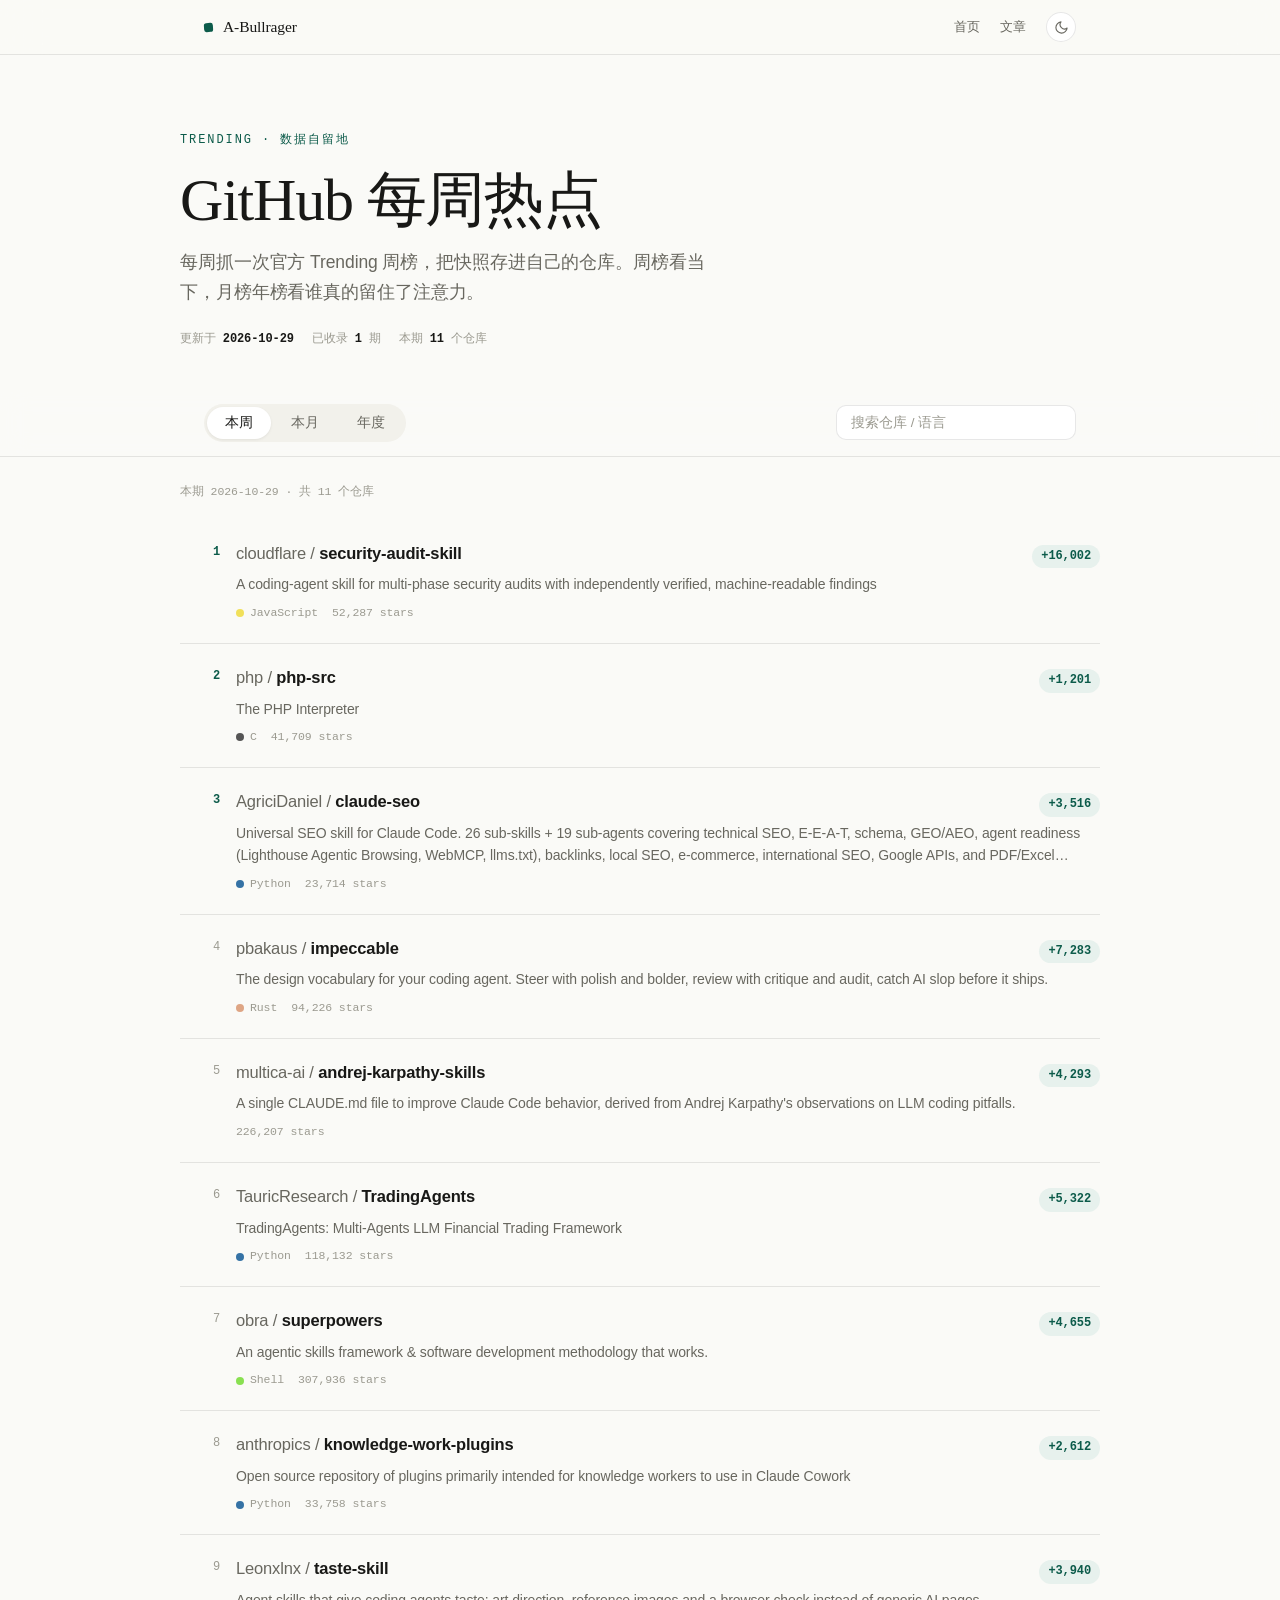
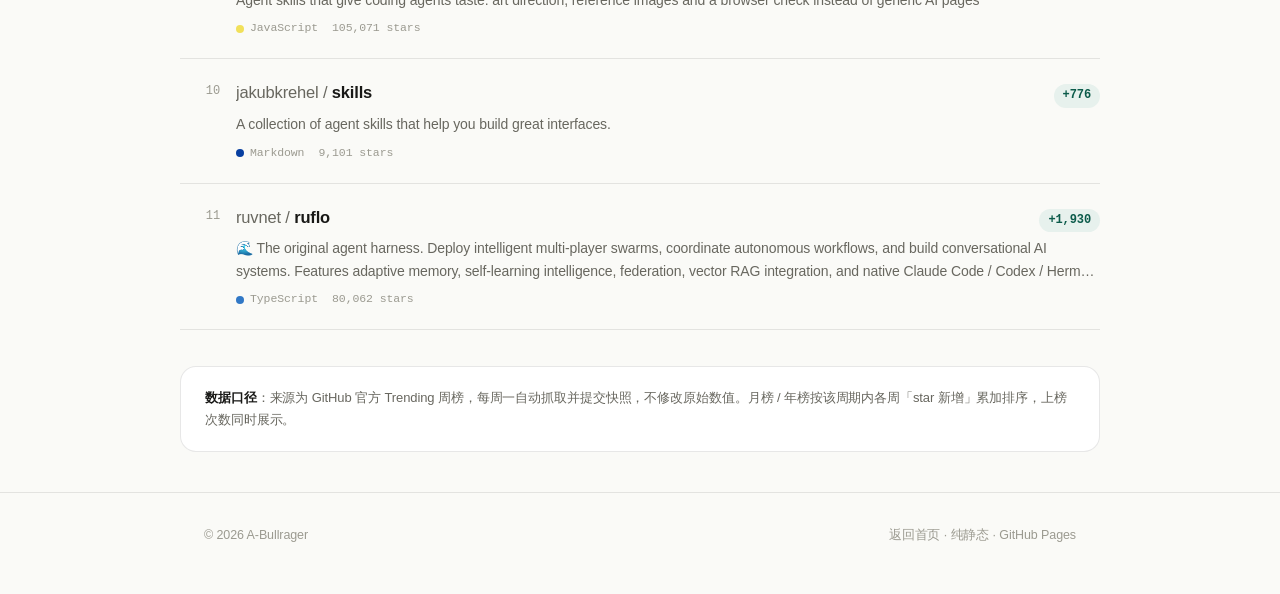
==== trending/index.html @ e8d7f53f "feat: add GitHub trending page with weekly snapshot pipeline" ====
<!doctype html>
<html lang="zh-CN">
<head>
<meta charset="utf-8">
<meta name="viewport" content="width=device-width, initial-scale=1">
<title>GitHub 每周热点 — A-Bullrager</title>
<meta name="description" content="每周自动抓取 GitHub 官方 Trending 周榜并留存快照，提供本周、本月、年度热度榜。">
<link rel="canonical" href="https://a-bullrager.github.io/trending/">
<meta property="og:type" content="website">
<meta property="og:site_name" content="A-Bullrager">
<meta property="og:locale" content="zh_CN">
<meta property="og:url" content="https://a-bullrager.github.io/trending/">
<meta property="og:title" content="GitHub 每周热点">
<meta property="og:description" content="每周留存官方 Trending 周榜快照，提供周/月/年三档热度榜。">
<meta property="og:image" content="https://a-bullrager.github.io/og.png">
<meta name="twitter:card" content="summary_large_image">
<meta name="twitter:image" content="https://a-bullrager.github.io/og.png">
<meta name="theme-color" content="#FAFAF7" media="(prefers-color-scheme: light)">
<meta name="theme-color" content="#0F100E" media="(prefers-color-scheme: dark)">
<link rel="icon" href="data:image/svg+xml,%3Csvg xmlns='http://www.w3.org/2000/svg' viewBox='0 0 32 32'%3E%3Crect width='32' height='32' rx='7' fill='%230C5B4A'/%3E%3Ctext x='16' y='22' font-family='Georgia,serif' font-size='15' fill='%23FAFAF7' text-anchor='middle'%3EA%3C/text%3E%3C/svg%3E">
<script>
(function(){
  var t=null;
  try{ t=localStorage.getItem('theme'); }catch(e){}
  if(t!=='light'&&t!=='dark'){ t=(window.matchMedia&&window.matchMedia('(prefers-color-scheme: dark)').matches)?'dark':'light'; }
  document.documentElement.setAttribute('data-theme',t);
})();
</script>
<style>
:root{
  --bg:#FAFAF7;--surface:#FFFFFF;--surface-2:#F2F1EB;
  --text:#181816;--muted:#68675F;--muted-2:#9B9A90;
  --line:rgba(24,24,22,.1);
  --accent:#0C5B4A;--accent-soft:#E7F1ED;--accent-ink:#0C5B4A;--on-accent:#FAFAF7;
  --shadow:0 20px 50px rgba(24,24,22,.09),0 2px 6px rgba(24,24,22,.04);
  --serif:Georgia,"Songti SC","Noto Serif SC",SimSun,serif;
  --sans:-apple-system,BlinkMacSystemFont,"SF Pro Text","Segoe UI","PingFang SC","Microsoft YaHei",sans-serif;
  --mono:ui-monospace,SFMono-Regular,Menlo,Consolas,"Liberation Mono",monospace;
  --ease:cubic-bezier(.22,.61,.36,1);
}
[data-theme="dark"]{
  --bg:#0F100E;--surface:#191B18;--surface-2:#141613;
  --text:#EBECE6;--muted:#9C9E95;--muted-2:#6E7068;
  --line:rgba(235,236,230,.11);
  --accent:#45D49A;--accent-soft:#122B21;--accent-ink:#45D49A;--on-accent:#0C241B;
  --shadow:0 20px 50px rgba(0,0,0,.5),0 2px 6px rgba(0,0,0,.3);
}
*{box-sizing:border-box}
html{-webkit-text-size-adjust:100%}
body{
  margin:0;background:var(--bg);color:var(--text);
  font-family:var(--sans);font-size:16.5px;line-height:1.65;letter-spacing:-.006em;
  -webkit-font-smoothing:antialiased;
  transition:background .3s var(--ease),color .3s var(--ease);
}
a{color:inherit;text-decoration:none}
::selection{background:var(--accent);color:var(--on-accent)}
.wrap{max-width:920px;margin:0 auto;padding:0 24px}

.nav{
  position:sticky;top:0;z-index:100;
  background:color-mix(in srgb,var(--bg) 80%,transparent);
  backdrop-filter:saturate(180%) blur(20px);
  -webkit-backdrop-filter:saturate(180%) blur(20px);
  border-bottom:1px solid var(--line);
}
.nav-inner{
  max-width:920px;margin:0 auto;padding:0 24px;height:54px;
  display:flex;align-items:center;justify-content:space-between;gap:16px;
}
.logo{display:flex;align-items:center;gap:10px;font-family:var(--serif);font-size:15.5px}
.logo i{width:9px;height:9px;border-radius:2.5px;background:var(--accent);display:block;transform:rotate(-4deg)}
.nav-right{display:flex;align-items:center;gap:20px;font-size:13px;color:var(--muted)}
.nav-right a:hover{color:var(--text)}
.theme-btn{
  width:30px;height:30px;border-radius:50%;border:1px solid var(--line);
  background:var(--surface);color:var(--muted);cursor:pointer;
  display:grid;place-items:center;padding:0;
  transition:color .18s var(--ease),border-color .18s var(--ease);
}
.theme-btn:hover{color:var(--accent);border-color:var(--accent)}
.theme-btn svg{width:15px;height:15px;display:block}
.theme-btn .icon-sun{display:none}
[data-theme="dark"] .theme-btn .icon-sun{display:block}
[data-theme="dark"] .theme-btn .icon-moon{display:none}

.head{padding:76px 0 40px}
.kicker{
  margin:0 0 18px;font-family:var(--mono);font-size:12px;font-weight:500;
  letter-spacing:.16em;color:var(--accent-ink);
}
h1{
  margin:0 0 16px;font-family:var(--serif);font-weight:400;
  font-size:clamp(38px,6vw,60px);line-height:1.06;letter-spacing:-.02em;
}
.sub{margin:0 0 22px;max-width:30em;font-size:17.5px;line-height:1.7;color:var(--muted)}
.meta-line{
  display:flex;gap:18px;flex-wrap:wrap;align-items:center;
  font-family:var(--mono);font-size:12px;color:var(--muted-2);
}
.meta-line b{color:var(--text);font-weight:600}

.toolbar{
  position:sticky;top:54px;z-index:90;
  padding:14px 0;
  background:color-mix(in srgb,var(--bg) 88%,transparent);
  backdrop-filter:blur(14px);
  -webkit-backdrop-filter:blur(14px);
  border-bottom:1px solid var(--line);
}
.toolbar-inner{display:flex;align-items:center;gap:14px;flex-wrap:wrap}
.tabs{
  display:inline-flex;padding:3px;border-radius:980px;
  background:var(--surface-2);gap:2px;
}
.tab{
  padding:7px 18px;border-radius:980px;border:0;background:transparent;
  font-family:var(--sans);font-size:13.5px;font-weight:500;color:var(--muted);
  cursor:pointer;transition:background .18s var(--ease),color .18s var(--ease);
}
.tab.on{background:var(--surface);color:var(--text);box-shadow:0 1px 3px rgba(0,0,0,.07)}
.sel{
  padding:8px 12px;border-radius:10px;border:1px solid var(--line);
  background:var(--surface);color:var(--text);font-family:var(--mono);font-size:12px;
  cursor:pointer;
}
.search{
  margin-left:auto;min-width:180px;flex:0 1 240px;
  padding:9px 14px;border-radius:10px;border:1px solid var(--line);
  background:var(--surface);color:var(--text);
  font-family:var(--sans);font-size:13.5px;outline:none;
  transition:border-color .18s var(--ease);
}
.search:focus{border-color:var(--accent)}
.search::placeholder{color:var(--muted-2)}

.list-wrap{padding:26px 0 40px}
.note{
  margin:0 0 18px;font-family:var(--mono);font-size:11.5px;color:var(--muted-2);
}
.list{display:flex;flex-direction:column}
.row{
  display:grid;grid-template-columns:40px 1fr;gap:16px;
  padding:20px 0;border-bottom:1px solid var(--line);
  transition:background .18s var(--ease);
  position:relative;
}
.row::before{
  content:"";position:absolute;inset:0 -14px;background:var(--accent-soft);
  opacity:0;transition:opacity .18s var(--ease);z-index:-1;border-radius:12px;
}
.row:hover::before{opacity:.55}
.rk{
  font-family:var(--mono);font-size:12px;color:var(--muted-2);
  padding-top:3px;text-align:right;
}
.row:nth-child(-n+3) .rk{color:var(--accent-ink);font-weight:600}
.top{display:flex;align-items:baseline;gap:12px;margin-bottom:5px}
.nm{font-size:16.5px;font-weight:600;letter-spacing:-.01em;min-width:0;overflow:hidden;text-overflow:ellipsis;white-space:nowrap}
.nm .ow{color:var(--muted);font-weight:400}
.delta{
  margin-left:auto;flex:none;
  font-family:var(--mono);font-size:12px;font-weight:600;color:var(--accent-ink);
  background:var(--accent-soft);padding:2px 9px;border-radius:980px;
}
.ds{
  margin:0 0 8px;font-size:14px;line-height:1.6;color:var(--muted);
  display:-webkit-box;-webkit-line-clamp:2;-webkit-box-orient:vertical;overflow:hidden;
}
.mt{
  display:flex;align-items:center;gap:14px;flex-wrap:wrap;
  font-family:var(--mono);font-size:11.5px;color:var(--muted-2);
}
.mt .lg{display:inline-flex;align-items:center;gap:6px}
.mt .dot{width:8px;height:8px;border-radius:50%;display:block;background:var(--muted-2)}

.empty{
  padding:60px 0;text-align:center;color:var(--muted);
}
.empty b{display:block;font-family:var(--serif);font-size:22px;color:var(--text);margin-bottom:8px}
.empty p{margin:0;font-size:14px}

.foot-note{
  margin:36px 0 0;padding:20px 24px;border-radius:16px;
  background:var(--surface);border:1px solid var(--line);
  font-size:13px;line-height:1.7;color:var(--muted);
}
.foot-note b{color:var(--text);font-weight:600}
footer{padding:32px 0 48px;border-top:1px solid var(--line)}
.foot{
  display:flex;align-items:center;justify-content:space-between;gap:16px;
  font-size:12.5px;color:var(--muted-2);
}
.foot a:hover{color:var(--text)}

@media (max-width:720px){
  .head{padding:56px 0 32px}
  .toolbar{top:54px;padding:10px 0}
  .search{margin-left:0;flex:1 1 100%;min-width:0}
  .row{grid-template-columns:30px 1fr;gap:12px;padding:16px 0}
  .nm{font-size:15.5px}
  .ds{-webkit-line-clamp:2}
  .foot{flex-direction:column;align-items:flex-start;gap:6px}
}
@media (prefers-reduced-motion: reduce){
  .row,.tab,.theme-btn{transition:none}
}
</style>
</head>
<body>

<nav class="nav">
  <div class="nav-inner">
    <a class="logo" href="../"><i></i>A-Bullrager</a>
    <div class="nav-right">
      <a href="../">首页</a>
      <a href="../writing/ai-novel-120-chapters.html">文章</a>
      <button class="theme-btn" id="themeBtn" aria-label="切换深浅色主题">
        <svg class="icon-moon" viewBox="0 0 24 24" fill="none" stroke="currentColor" stroke-width="1.8" stroke-linecap="round" stroke-linejoin="round"><path d="M21 12.8A9 9 0 1 1 11.2 3a7 7 0 0 0 9.8 9.8z"/></svg>
        <svg class="icon-sun" viewBox="0 0 24 24" fill="none" stroke="currentColor" stroke-width="1.8" stroke-linecap="round" stroke-linejoin="round"><circle cx="12" cy="12" r="4.2"/><path d="M12 2.5v2M12 19.5v2M4.3 4.3l1.4 1.4M18.3 18.3l1.4 1.4M2.5 12h2M19.5 12h2M4.3 19.7l1.4-1.4M18.3 5.7l1.4-1.4"/></svg>
      </button>
    </div>
  </div>
</nav>

<header class="head wrap">
  <p class="kicker">TRENDING · 数据自留地</p>
  <h1>GitHub 每周热点</h1>
  <p class="sub">每周抓一次官方 Trending 周榜，把快照存进自己的仓库。周榜看当下，月榜年榜看谁真的留住了注意力。</p>
  <div class="meta-line">
    <span>更新于 <b id="mUpdated">—</b></span>
    <span>已收录 <b id="mWeeks">—</b> 期</span>
    <span>本期 <b id="mCount">—</b> 个仓库</span>
  </div>
</header>

<div class="toolbar">
  <div class="wrap toolbar-inner">
    <div class="tabs" role="tablist">
      <button class="tab on" data-kind="week" role="tab">本周</button>
      <button class="tab" data-kind="month" role="tab">本月</button>
      <button class="tab" data-kind="year" role="tab">年度</button>
    </div>
    <select class="sel" id="periodSel" hidden></select>
    <input class="search" id="q" type="search" placeholder="搜索仓库 / 语言" autocomplete="off">
  </div>
</div>

<main class="wrap list-wrap">
  <p class="note" id="note">加载中…</p>
  <div class="list" id="list"></div>
  <div class="empty" id="empty" hidden>
    <b>还没有这一期的数据</b>
    <p>周榜每周一自动抓取一次，攒够之后这里会自动出现月榜与年榜。</p>
  </div>
  <div class="foot-note">
    <b>数据口径</b>：来源为 GitHub 官方 <a href="https://github.com/trending?since=weekly" target="_blank" rel="noopener">Trending 周榜</a>，每周一自动抓取并提交快照，不修改原始数值。月榜 / 年榜按该周期内各周「star 新增」累加排序，上榜次数同时展示。
  </div>
</main>

<footer>
  <div class="wrap foot">
    <span>© 2026 A-Bullrager</span>
    <span><a href="../">返回首页</a> · 纯静态 · GitHub Pages</span>
  </div>
</footer>

<script>
(function(){
  var BASE = '../data/trending/';
  var state = { kind: 'week', index: null, items: [], period: '', query: '' };

  var elUpdated = document.getElementById('mUpdated');
  var elWeeks = document.getElementById('mWeeks');
  var elCount = document.getElementById('mCount');
  var elList = document.getElementById('list');
  var elNote = document.getElementById('note');
  var elEmpty = document.getElementById('empty');
  var elSel = document.getElementById('periodSel');
  var elQ = document.getElementById('q');

  function fmt(n){ return (n || 0).toLocaleString('en-US'); }

  function fetchJSON(path){
    return fetch(path, {cache: 'no-store'}).then(function(r){
      if (!r.ok) throw new Error(r.status);
      return r.json();
    });
  }

  function periods(){
    if (!state.index) return [];
    if (state.kind === 'week') return state.index.weeks.map(function(w){ return w.date; });
    if (state.kind === 'month') return state.index.months.slice();
    return state.index.years.slice();
  }

  function pathFor(kind, period){
    if (kind === 'week') return BASE + 'weekly/' + period + '.json';
    if (kind === 'month') return BASE + 'monthly/' + period + '.json';
    return BASE + 'yearly/' + period + '.json';
  }

  function setEmpty(title, desc){
    elEmpty.querySelector('b').textContent = title;
    elEmpty.querySelector('p').textContent = desc;
    elEmpty.hidden = false;
    elList.hidden = true;
  }

  function render(){
    var q = state.query.trim().toLowerCase();
    var items = state.items.filter(function(r){
      if (!q) return true;
      return (r.full_name + ' ' + (r.description || '') + ' ' + (r.language || '')).toLowerCase().indexOf(q) >= 0;
    });

    elList.innerHTML = '';
    if (!items.length){
      if (state.items.length){
        elNote.textContent = '没有匹配的仓库';
        setEmpty('没有匹配的仓库', '换个关键词试试，或者切到别的周期看看。');
      } else {
        elNote.textContent = '';
        setEmpty('还没有这一期的数据', '周榜每周一自动抓取一次，攒够之后这里会自动出现月榜与年榜。');
      }
      return;
    }
    elEmpty.hidden = true;
    elList.hidden = false;

    items.forEach(function(r){
      var a = document.createElement('a');
      a.className = 'row';
      a.href = r.url;
      a.target = '_blank';
      a.rel = 'noopener';

      var delta = state.kind === 'week' ? r.stars_week : r.stars_week_total;
      var deltaLabel = '+' + fmt(delta);

      var meta = [];
      if (r.language){
        meta.push('<span class="lg"><i class="dot" style="background:' + (r.language_color || 'var(--muted-2)') + '"></i>' + r.language + '</span>');
      }
      meta.push('<span>' + fmt(r.stars) + ' stars</span>');
      if (state.kind !== 'week'){
        meta.push('<span>上榜 ' + r.appearances + ' 次</span>');
      }

      a.innerHTML =
        '<span class="rk">' + r.rank + '</span>' +
        '<div class="body">' +
          '<div class="top">' +
            '<span class="nm"><span class="ow">' + r.owner + ' / </span>' + r.name + '</span>' +
            '<span class="delta" title="该周期内新增 star">' + deltaLabel + '</span>' +
          '</div>' +
          (r.description ? '<p class="ds">' + escapeHTML(r.description) + '</p>' : '') +
          '<div class="mt">' + meta.join('') + '</div>' +
        '</div>';
      elList.appendChild(a);
    });
  }

  function escapeHTML(s){
    return s.replace(/[&<>"']/g, function(c){
      return {'&':'&amp;','<':'&lt;','>':'&gt;','"':'&quot;',"'":'&#39;'}[c];
    });
  }

  function setNote(extra){
    var label = state.kind === 'week' ? '本期' : (state.kind === 'month' ? '本月' : '年度');
    var parts = [label + ' ' + state.period, '共 ' + state.items.length + ' 个仓库'];
    if (state.kind !== 'week') parts.push('覆盖 ' + state.weeksCount + ' 期周榜');
    if (extra) parts.push(extra);
    elNote.textContent = parts.join(' · ');
  }

  function loadPeriod(period){
    state.period = period;
    return fetchJSON(pathFor(state.kind, period)).then(function(data){
      state.items = data.repos || [];
      state.weeksCount = data.weeks || 1;
      setNote('');
      render();
    }).catch(function(){
      state.items = [];
      state.weeksCount = 0;
      elNote.textContent = '';
      render();
    });
  }

  function syncPeriodSelect(){
    var list = periods();
    if (list.length <= 1){ elSel.hidden = true; return; }
    elSel.hidden = false;
    elSel.innerHTML = list.map(function(p){
      return '<option value="' + p + '"' + (p === state.period ? ' selected' : '') + '>' + p + '</option>';
    }).join('');
  }

  function switchKind(kind){
    state.kind = kind;
    var list = periods();
    document.querySelectorAll('.tab').forEach(function(b){
      b.classList.toggle('on', b.dataset.kind === kind);
    });
    if (!list.length){
      state.items = [];
      state.period = '';
      syncPeriodSelect();
      render();
      return;
    }
    loadPeriod(list[0]).then(syncPeriodSelect);
  }

  document.querySelectorAll('.tab').forEach(function(btn){
    btn.addEventListener('click', function(){ switchKind(btn.dataset.kind); });
  });

  elSel.addEventListener('change', function(){
    loadPeriod(elSel.value);
  });

  elQ.addEventListener('input', function(){
    state.query = elQ.value;
    render();
  });

  fetchJSON(BASE + 'index.json').then(function(index){
    state.index = index;
    elUpdated.textContent = index.updated_at;
    elWeeks.textContent = index.weeks.length;
    elCount.textContent = index.weeks[0] ? index.weeks[0].count : 0;
    switchKind('week');
  }).catch(function(){
    elNote.textContent = '数据索引加载失败，请稍后刷新。';
    elList.hidden = true;
    elEmpty.hidden = false;
    elEmpty.querySelector('b').textContent = '数据暂时不可用';
    elEmpty.querySelector('p').textContent = '索引文件读不到，可能是还没跑过第一次抓取。';
  });

  var btn = document.getElementById('themeBtn');
  btn.addEventListener('click', function(){
    var next = document.documentElement.getAttribute('data-theme') === 'dark' ? 'light' : 'dark';
    document.documentElement.setAttribute('data-theme', next);
    try { localStorage.setItem('theme', next); } catch(e){}
  });
})();
</script>

</body>
</html>
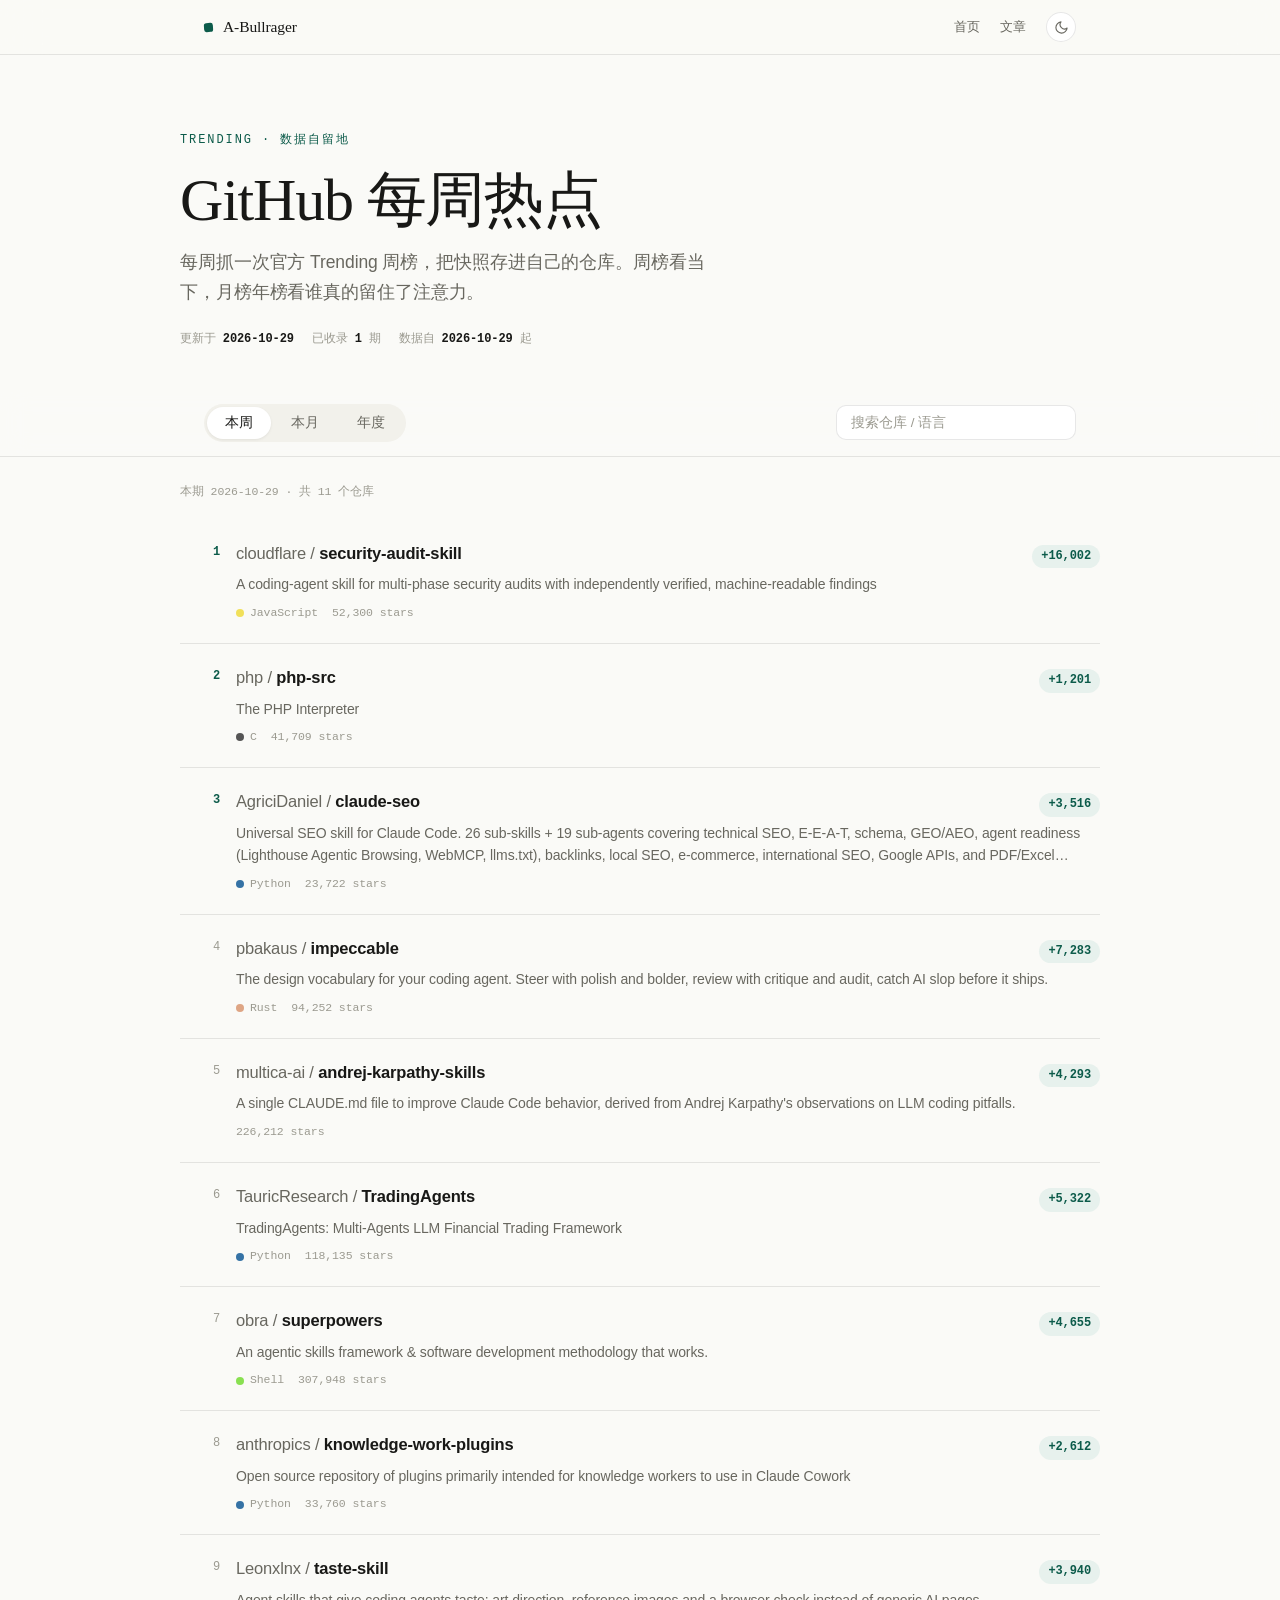
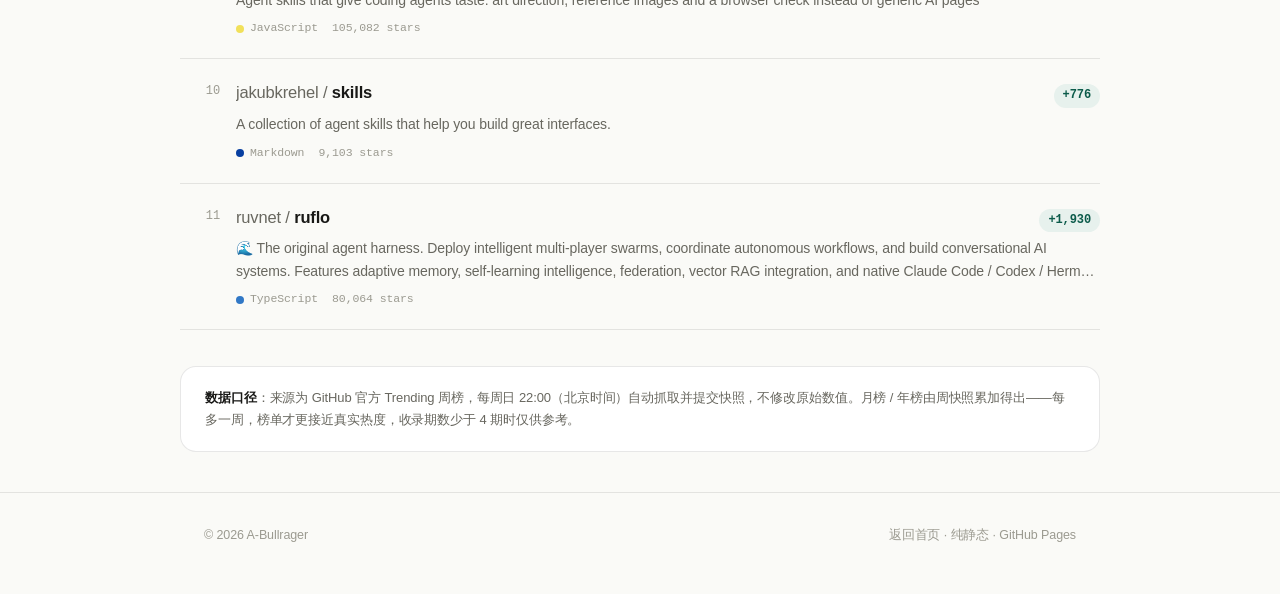
==== commit dd815e20: "fix: capture weekly trending on Sunday evening and clarify sampling status" ====
--- a/trending/index.html
+++ b/trending/index.html
@@ -230,7 +230,7 @@
   <div class="meta-line">
     <span>更新于 <b id="mUpdated">—</b></span>
     <span>已收录 <b id="mWeeks">—</b> 期</span>
-    <span>本期 <b id="mCount">—</b> 个仓库</span>
+    <span>数据自 <b id="mSince">—</b> 起</span>
   </div>
 </header>
 
@@ -251,10 +251,10 @@
   <div class="list" id="list"></div>
   <div class="empty" id="empty" hidden>
     <b>还没有这一期的数据</b>
-    <p>周榜每周一自动抓取一次，攒够之后这里会自动出现月榜与年榜。</p>
+    <p>周榜每周日晚上自动抓取一次，攒够之后这里会自动出现月榜与年榜。</p>
   </div>
   <div class="foot-note">
-    <b>数据口径</b>：来源为 GitHub 官方 <a href="https://github.com/trending?since=weekly" target="_blank" rel="noopener">Trending 周榜</a>，每周一自动抓取并提交快照，不修改原始数值。月榜 / 年榜按该周期内各周「star 新增」累加排序，上榜次数同时展示。
+    <b>数据口径</b>：来源为 GitHub 官方 <a href="https://github.com/trending?since=weekly" target="_blank" rel="noopener">Trending 周榜</a>，每周日 22:00（北京时间）自动抓取并提交快照，不修改原始数值。月榜 / 年榜由周快照累加得出——每多一周，榜单才更接近真实热度，收录期数少于 4 期时仅供参考。
   </div>
 </main>
 
@@ -272,7 +272,7 @@
 
   var elUpdated = document.getElementById('mUpdated');
   var elWeeks = document.getElementById('mWeeks');
-  var elCount = document.getElementById('mCount');
+  var elSince = document.getElementById('mSince');
   var elList = document.getElementById('list');
   var elNote = document.getElementById('note');
   var elEmpty = document.getElementById('empty');
@@ -371,7 +371,10 @@
   function setNote(extra){
     var label = state.kind === 'week' ? '本期' : (state.kind === 'month' ? '本月' : '年度');
     var parts = [label + ' ' + state.period, '共 ' + state.items.length + ' 个仓库'];
-    if (state.kind !== 'week') parts.push('覆盖 ' + state.weeksCount + ' 期周榜');
+    if (state.kind !== 'week'){
+      parts.push('覆盖 ' + state.weeksCount + ' 期周榜');
+      if (state.weeksCount < 2) parts.push('样本仍在累积');
+    }
     if (extra) parts.push(extra);
     elNote.textContent = parts.join(' · ');
   }
@@ -433,7 +436,7 @@
     state.index = index;
     elUpdated.textContent = index.updated_at;
     elWeeks.textContent = index.weeks.length;
-    elCount.textContent = index.weeks[0] ? index.weeks[0].count : 0;
+    elSince.textContent = index.weeks.length ? index.weeks[index.weeks.length - 1].date : '—';
     switchKind('week');
   }).catch(function(){
     elNote.textContent = '数据索引加载失败，请稍后刷新。';
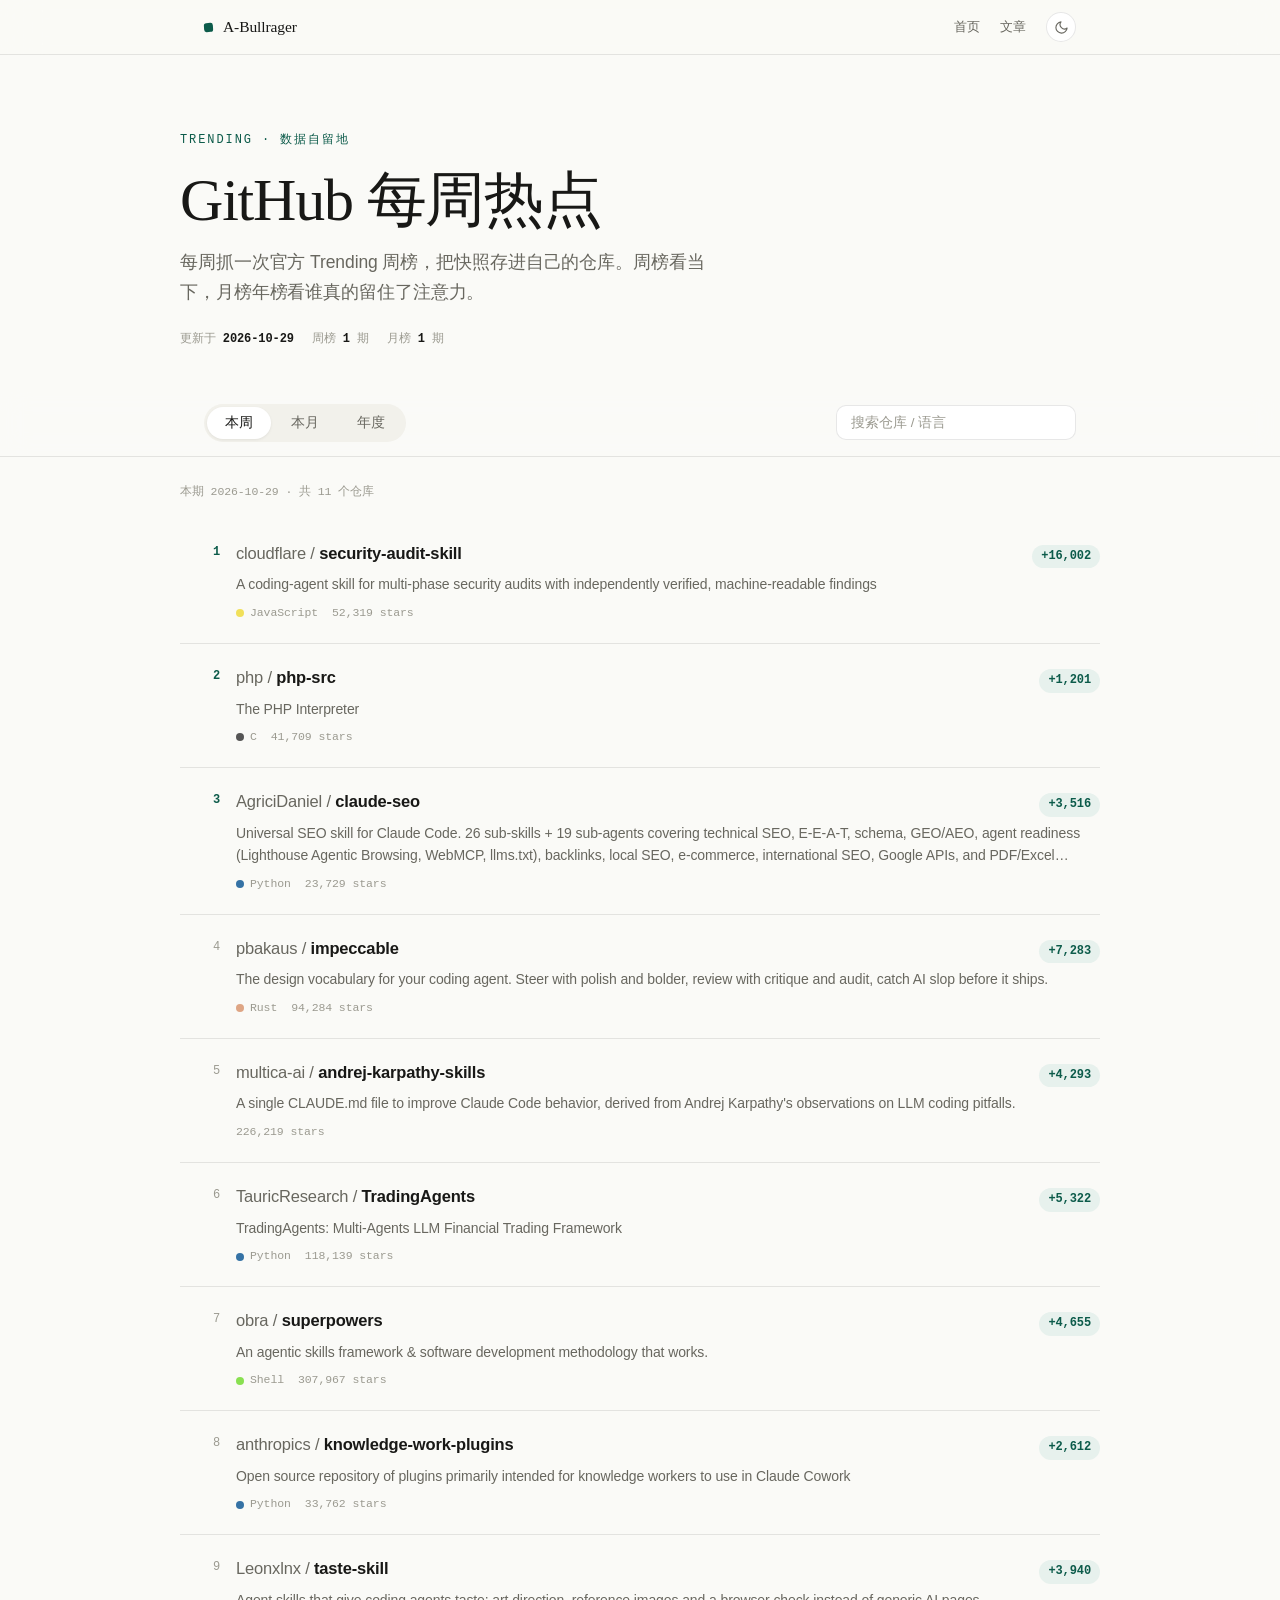
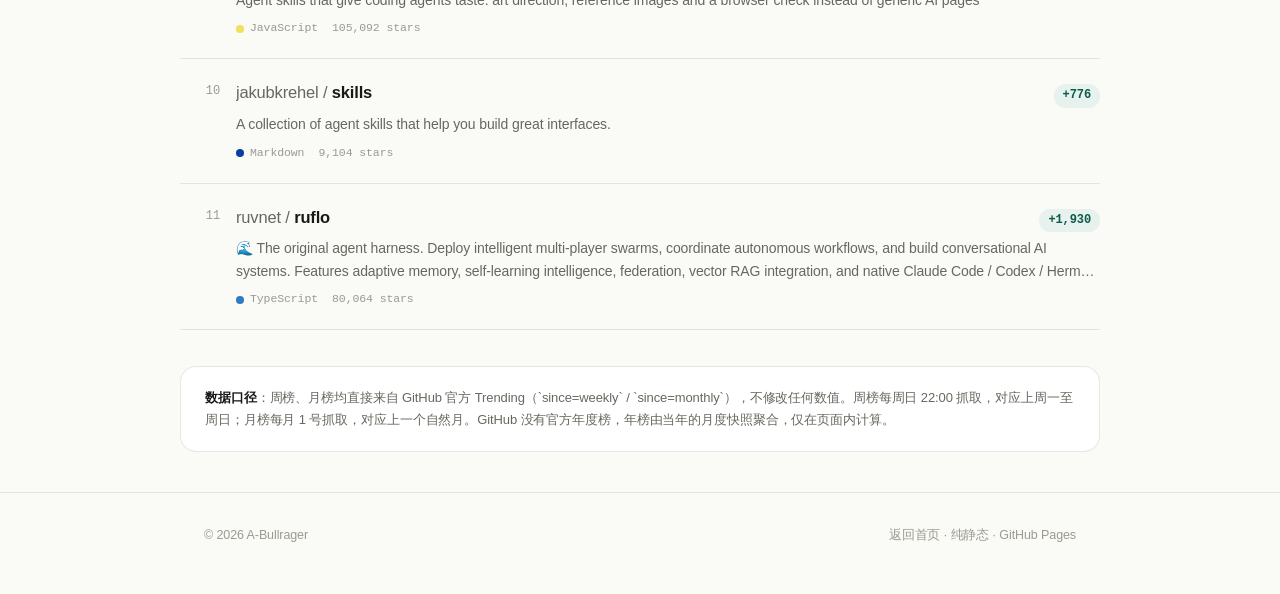
==== commit 3633116e: "feat: use official monthly trending, add weekly+monthly schedules and verifier" ====
--- a/trending/index.html
+++ b/trending/index.html
@@ -229,8 +229,8 @@
   <p class="sub">每周抓一次官方 Trending 周榜，把快照存进自己的仓库。周榜看当下，月榜年榜看谁真的留住了注意力。</p>
   <div class="meta-line">
     <span>更新于 <b id="mUpdated">—</b></span>
-    <span>已收录 <b id="mWeeks">—</b> 期</span>
-    <span>数据自 <b id="mSince">—</b> 起</span>
+    <span>周榜 <b id="mWeeks">—</b> 期</span>
+    <span>月榜 <b id="mMonths">—</b> 期</span>
   </div>
 </header>
 
@@ -254,7 +254,7 @@
     <p>周榜每周日晚上自动抓取一次，攒够之后这里会自动出现月榜与年榜。</p>
   </div>
   <div class="foot-note">
-    <b>数据口径</b>：来源为 GitHub 官方 <a href="https://github.com/trending?since=weekly" target="_blank" rel="noopener">Trending 周榜</a>，每周日 22:00（北京时间）自动抓取并提交快照，不修改原始数值。月榜 / 年榜由周快照累加得出——每多一周，榜单才更接近真实热度，收录期数少于 4 期时仅供参考。
+    <b>数据口径</b>：周榜、月榜均直接来自 GitHub 官方 <a href="https://github.com/trending?since=weekly" target="_blank" rel="noopener">Trending</a>（`since=weekly` / `since=monthly`），不修改任何数值。周榜每周日 22:00 抓取，对应上周一至周日；月榜每月 1 号抓取，对应上一个自然月。GitHub 没有官方年度榜，年榜由当年的月度快照聚合，仅在页面内计算。
   </div>
 </main>
 
@@ -272,7 +272,7 @@
 
   var elUpdated = document.getElementById('mUpdated');
   var elWeeks = document.getElementById('mWeeks');
-  var elSince = document.getElementById('mSince');
+  var elMonths = document.getElementById('mMonths');
   var elList = document.getElementById('list');
   var elNote = document.getElementById('note');
   var elEmpty = document.getElementById('empty');
@@ -291,7 +291,7 @@
   function periods(){
     if (!state.index) return [];
     if (state.kind === 'week') return state.index.weeks.map(function(w){ return w.date; });
-    if (state.kind === 'month') return state.index.months.slice();
+    if (state.kind === 'month') return state.index.months.map(function(m){ return m.period; });
     return state.index.years.slice();
   }
 
@@ -336,7 +336,9 @@
       a.target = '_blank';
       a.rel = 'noopener';
 
-      var delta = state.kind === 'week' ? r.stars_week : r.stars_week_total;
+      var delta = state.kind === 'year'
+        ? (r.stars_period_total || 0)
+        : (r.stars_period || 0);
       var deltaLabel = '+' + fmt(delta);
 
       var meta = [];
@@ -344,8 +346,8 @@
         meta.push('<span class="lg"><i class="dot" style="background:' + (r.language_color || 'var(--muted-2)') + '"></i>' + r.language + '</span>');
       }
       meta.push('<span>' + fmt(r.stars) + ' stars</span>');
-      if (state.kind !== 'week'){
-        meta.push('<span>上榜 ' + r.appearances + ' 次</span>');
+      if (state.kind === 'year'){
+        meta.push('<span>上榜 ' + r.appearances + ' 个月</span>');
       }
 
       a.innerHTML =
@@ -368,14 +370,17 @@
     });
   }
 
-  function setNote(extra){
-    var label = state.kind === 'week' ? '本期' : (state.kind === 'month' ? '本月' : '年度');
-    var parts = [label + ' ' + state.period, '共 ' + state.items.length + ' 个仓库'];
-    if (state.kind !== 'week'){
-      parts.push('覆盖 ' + state.weeksCount + ' 期周榜');
-      if (state.weeksCount < 2) parts.push('样本仍在累积');
+  function setNote(){
+    var parts;
+    if (state.kind === 'week'){
+      parts = ['本期 ' + state.period, '共 ' + state.items.length + ' 个仓库'];
+    } else if (state.kind === 'month'){
+      parts = ['本月 ' + state.period, '共 ' + state.items.length + ' 个仓库',
+               '官方月度榜', '截至 ' + (state.captured || state.period)];
+    } else {
+      parts = ['年度 ' + state.period, '共 ' + state.items.length + ' 个仓库',
+               '由 ' + (state.monthsCount || 1) + ' 期官方月榜聚合'];
     }
-    if (extra) parts.push(extra);
     elNote.textContent = parts.join(' · ');
   }
 
@@ -383,12 +388,14 @@
     state.period = period;
     return fetchJSON(pathFor(state.kind, period)).then(function(data){
       state.items = data.repos || [];
-      state.weeksCount = data.weeks || 1;
-      setNote('');
+      state.captured = data.captured_at || period;
+      state.monthsCount = data.months || 1;
+      setNote();
       render();
     }).catch(function(){
       state.items = [];
-      state.weeksCount = 0;
+      state.captured = period;
+      state.monthsCount = 0;
       elNote.textContent = '';
       render();
     });
@@ -435,8 +442,8 @@
   fetchJSON(BASE + 'index.json').then(function(index){
     state.index = index;
     elUpdated.textContent = index.updated_at;
-    elWeeks.textContent = index.weeks.length;
-    elSince.textContent = index.weeks.length ? index.weeks[index.weeks.length - 1].date : '—';
+    elWeeks.textContent = (index.weeks || []).length;
+    elMonths.textContent = (index.months || []).length;
     switchKind('week');
   }).catch(function(){
     elNote.textContent = '数据索引加载失败，请稍后刷新。';
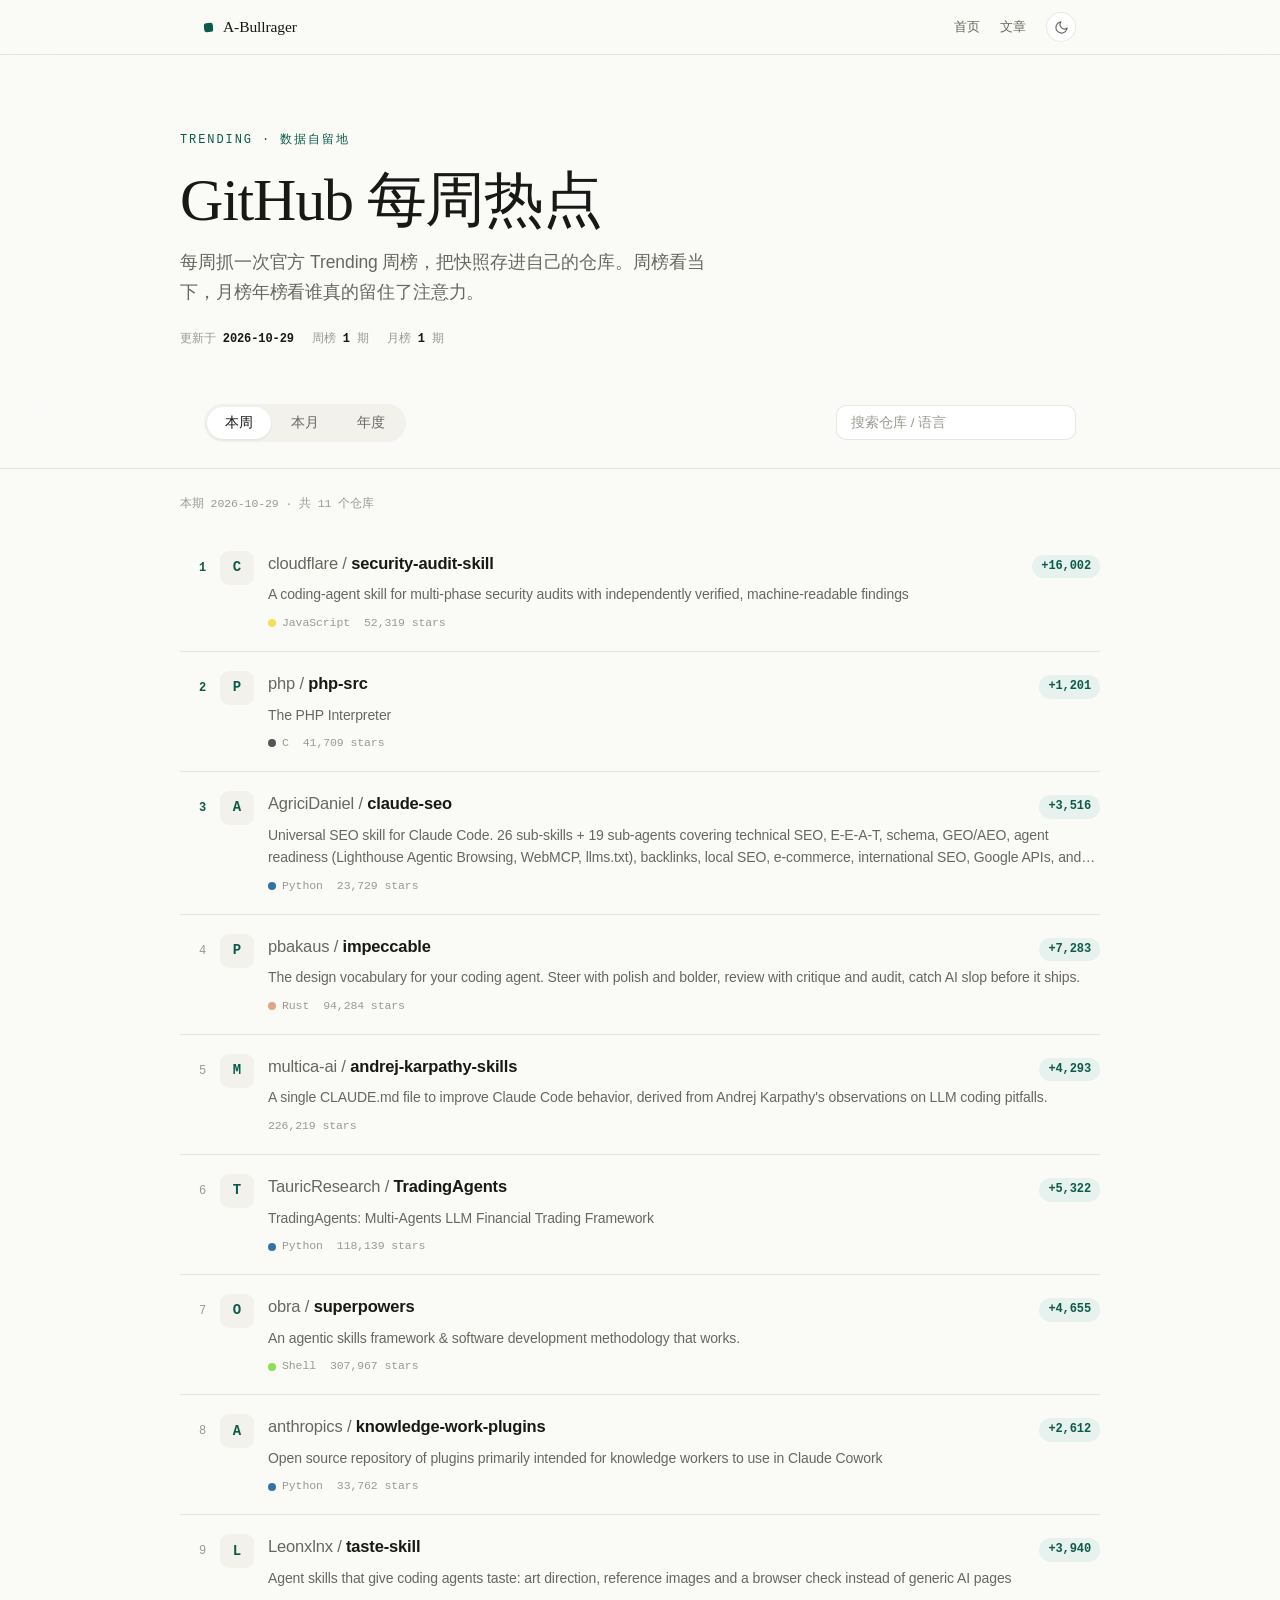
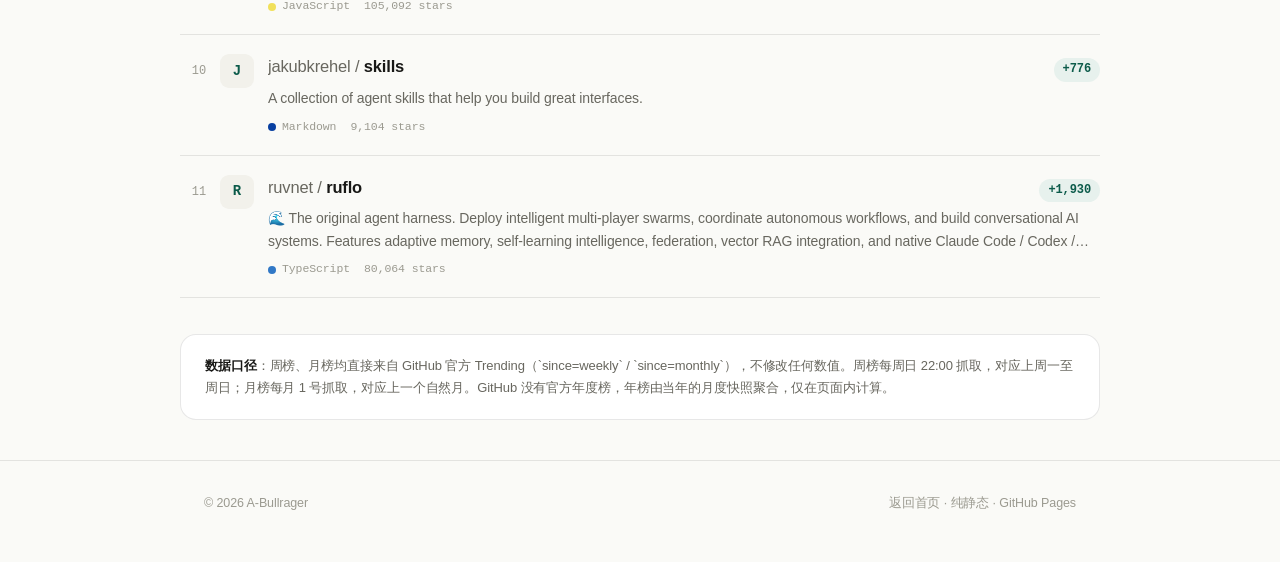
==== commit d68b3d75: "style: three-column ranking rows with letter tiles, text-style period nav" ====
--- a/trending/index.html
+++ b/trending/index.html
@@ -119,11 +119,21 @@
   cursor:pointer;transition:background .18s var(--ease),color .18s var(--ease);
 }
 .tab.on{background:var(--surface);color:var(--text);box-shadow:0 1px 3px rgba(0,0,0,.07)}
-.sel{
-  padding:8px 12px;border-radius:10px;border:1px solid var(--line);
-  background:var(--surface);color:var(--text);font-family:var(--mono);font-size:12px;
-  cursor:pointer;
-}
+.chips-wrap{padding:2px 0 10px}
+.chips{
+  display:flex;gap:20px;overflow-x:auto;padding:2px 0;
+  scrollbar-width:none;
+}
+.chips::-webkit-scrollbar{display:none}
+.chips:empty{display:none}
+.chip{
+  flex:none;padding:3px 0;border:0;background:transparent;
+  font-family:var(--mono);font-size:12px;letter-spacing:.02em;
+  color:var(--muted-2);cursor:pointer;
+  transition:color .18s var(--ease);
+}
+.chip.on{color:var(--text);font-weight:600}
+.chip:hover:not(.on){color:var(--muted)}
 .search{
   margin-left:auto;min-width:180px;flex:0 1 240px;
   padding:9px 14px;border-radius:10px;border:1px solid var(--line);
@@ -140,8 +150,8 @@
 }
 .list{display:flex;flex-direction:column}
 .row{
-  display:grid;grid-template-columns:40px 1fr;gap:16px;
-  padding:20px 0;border-bottom:1px solid var(--line);
+  display:grid;grid-template-columns:26px 34px 1fr;gap:14px;
+  padding:18px 0;border-bottom:1px solid var(--line);
   transition:background .18s var(--ease);
   position:relative;
 }
@@ -152,9 +162,17 @@
 .row:hover::before{opacity:.55}
 .rk{
   font-family:var(--mono);font-size:12px;color:var(--muted-2);
-  padding-top:3px;text-align:right;
+  padding-top:9px;text-align:right;font-variant-numeric:tabular-nums;
 }
 .row:nth-child(-n+3) .rk{color:var(--accent-ink);font-weight:600}
+.tile{
+  width:34px;height:34px;border-radius:9px;
+  display:grid;place-items:center;
+  background:var(--surface-2);color:var(--accent-ink);
+  font-family:var(--mono);font-size:14px;font-weight:600;
+  text-transform:uppercase;user-select:none;
+  margin-top:1px;
+}
 .top{display:flex;align-items:baseline;gap:12px;margin-bottom:5px}
 .nm{font-size:16.5px;font-weight:600;letter-spacing:-.01em;min-width:0;overflow:hidden;text-overflow:ellipsis;white-space:nowrap}
 .nm .ow{color:var(--muted);font-weight:400}
@@ -197,7 +215,9 @@
   .head{padding:56px 0 32px}
   .toolbar{top:54px;padding:10px 0}
   .search{margin-left:0;flex:1 1 100%;min-width:0}
-  .row{grid-template-columns:30px 1fr;gap:12px;padding:16px 0}
+  .row{grid-template-columns:20px 30px 1fr;gap:10px;padding:16px 0}
+  .tile{width:30px;height:30px;border-radius:8px;font-size:12px}
+  .rk{padding-top:7px;font-size:11px}
   .nm{font-size:15.5px}
   .ds{-webkit-line-clamp:2}
   .foot{flex-direction:column;align-items:flex-start;gap:6px}
@@ -241,8 +261,10 @@
       <button class="tab" data-kind="month" role="tab">本月</button>
       <button class="tab" data-kind="year" role="tab">年度</button>
     </div>
-    <select class="sel" id="periodSel" hidden></select>
     <input class="search" id="q" type="search" placeholder="搜索仓库 / 语言" autocomplete="off">
+  </div>
+  <div class="wrap chips-wrap">
+    <div class="chips" id="periodChips"></div>
   </div>
 </div>
 
@@ -276,7 +298,7 @@
   var elList = document.getElementById('list');
   var elNote = document.getElementById('note');
   var elEmpty = document.getElementById('empty');
-  var elSel = document.getElementById('periodSel');
+  var elChips = document.getElementById('periodChips');
   var elQ = document.getElementById('q');
 
   function fmt(n){ return (n || 0).toLocaleString('en-US'); }
@@ -352,6 +374,7 @@
 
       a.innerHTML =
         '<span class="rk">' + r.rank + '</span>' +
+        '<span class="tile">' + escapeHTML((r.owner || '?').charAt(0)) + '</span>' +
         '<div class="body">' +
           '<div class="top">' +
             '<span class="nm"><span class="ow">' + r.owner + ' / </span>' + r.name + '</span>' +
@@ -401,14 +424,19 @@
     });
   }
 
-  function syncPeriodSelect(){
+  function syncPeriodChips(){
     var list = periods();
-    if (list.length <= 1){ elSel.hidden = true; return; }
-    elSel.hidden = false;
-    elSel.innerHTML = list.map(function(p){
-      return '<option value="' + p + '"' + (p === state.period ? ' selected' : '') + '>' + p + '</option>';
+    if (list.length <= 1){ elChips.innerHTML = ''; return; }
+    elChips.innerHTML = list.map(function(p){
+      return '<button class="chip' + (p === state.period ? ' on' : '') + '" data-period="' + p + '">' + p + '</button>';
     }).join('');
   }
+
+  elChips.addEventListener('click', function(e){
+    var chip = e.target.closest('.chip');
+    if (!chip || chip.classList.contains('on')) return;
+    loadPeriod(chip.dataset.period).then(syncPeriodChips);
+  });
 
   function switchKind(kind){
     state.kind = kind;
@@ -419,19 +447,15 @@
     if (!list.length){
       state.items = [];
       state.period = '';
-      syncPeriodSelect();
+      syncPeriodChips();
       render();
       return;
     }
-    loadPeriod(list[0]).then(syncPeriodSelect);
+    loadPeriod(list[0]).then(syncPeriodChips);
   }
 
   document.querySelectorAll('.tab').forEach(function(btn){
     btn.addEventListener('click', function(){ switchKind(btn.dataset.kind); });
-  });
-
-  elSel.addEventListener('change', function(){
-    loadPeriod(elSel.value);
   });
 
   elQ.addEventListener('input', function(){
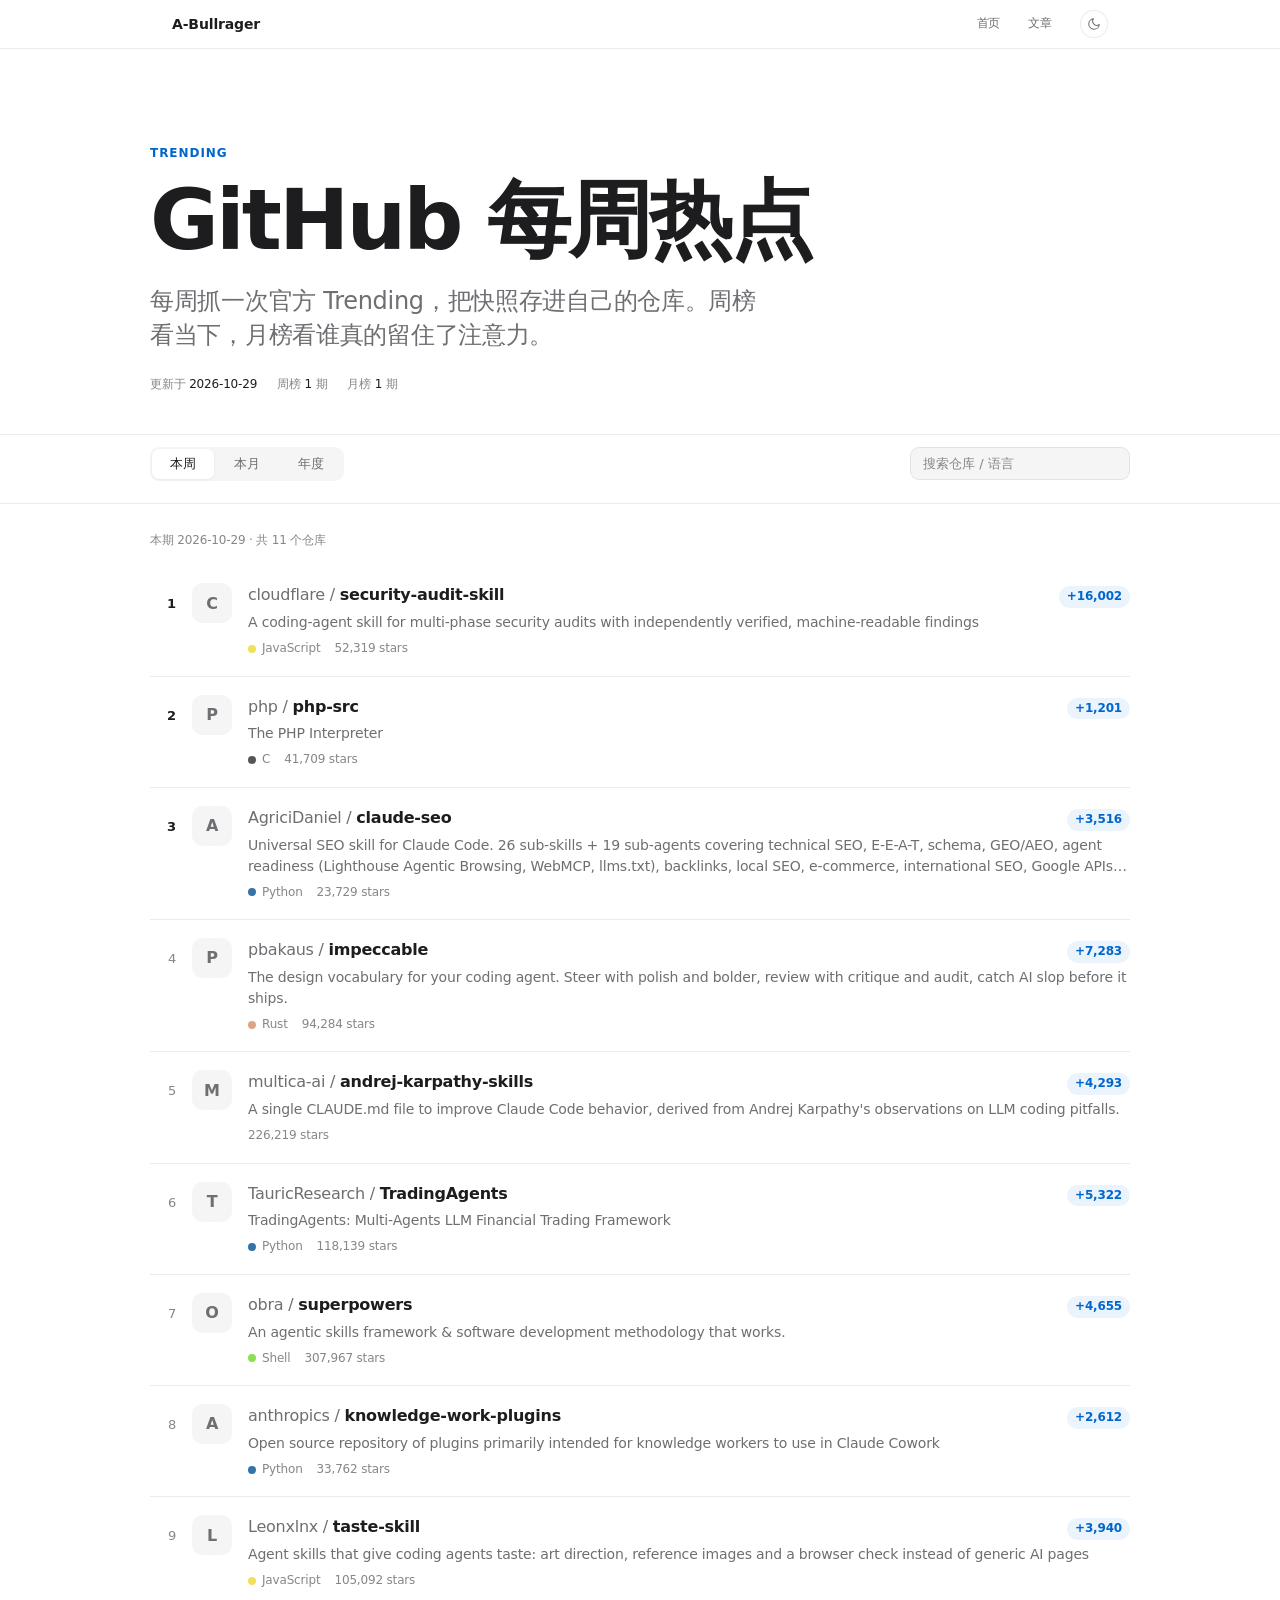
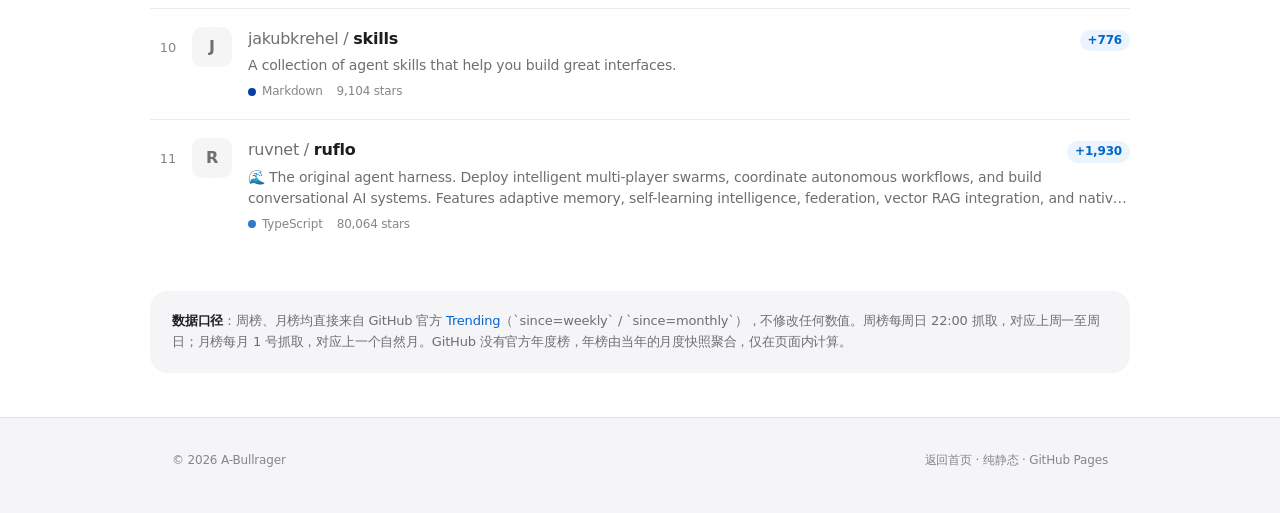
==== commit 58c1b64b: "design: rebuild all pages on a shared Apple-style design system" ====
--- a/trending/index.html
+++ b/trending/index.html
@@ -4,226 +4,277 @@
 <meta charset="utf-8">
 <meta name="viewport" content="width=device-width, initial-scale=1">
 <title>GitHub 每周热点 — A-Bullrager</title>
-<meta name="description" content="每周自动抓取 GitHub 官方 Trending 周榜并留存快照，提供本周、本月、年度热度榜。">
+<meta name="description" content="每周自动抓取 GitHub 官方 Trending 周榜与月榜并留存快照，提供本周、本月、年度热度榜。">
 <link rel="canonical" href="https://a-bullrager.github.io/trending/">
 <meta property="og:type" content="website">
 <meta property="og:site_name" content="A-Bullrager">
 <meta property="og:locale" content="zh_CN">
 <meta property="og:url" content="https://a-bullrager.github.io/trending/">
 <meta property="og:title" content="GitHub 每周热点">
-<meta property="og:description" content="每周留存官方 Trending 周榜快照，提供周/月/年三档热度榜。">
+<meta property="og:description" content="每周留存官方 Trending 周榜快照，提供周 / 月 / 年三档热度榜。">
 <meta property="og:image" content="https://a-bullrager.github.io/og.png">
 <meta name="twitter:card" content="summary_large_image">
 <meta name="twitter:image" content="https://a-bullrager.github.io/og.png">
-<meta name="theme-color" content="#FAFAF7" media="(prefers-color-scheme: light)">
-<meta name="theme-color" content="#0F100E" media="(prefers-color-scheme: dark)">
-<link rel="icon" href="data:image/svg+xml,%3Csvg xmlns='http://www.w3.org/2000/svg' viewBox='0 0 32 32'%3E%3Crect width='32' height='32' rx='7' fill='%230C5B4A'/%3E%3Ctext x='16' y='22' font-family='Georgia,serif' font-size='15' fill='%23FAFAF7' text-anchor='middle'%3EA%3C/text%3E%3C/svg%3E">
+<meta name="theme-color" content="#ffffff" media="(prefers-color-scheme: light)">
+<meta name="theme-color" content="#000000" media="(prefers-color-scheme: dark)">
+<link rel="icon" href="data:image/svg+xml,%3Csvg xmlns='http://www.w3.org/2000/svg' viewBox='0 0 32 32'%3E%3Crect width='32' height='32' rx='7' fill='%231d1d1f'/%3E%3Ctext x='16' y='22' font-family='-apple-system,Helvetica,sans-serif' font-size='15' font-weight='600' fill='%23fff' text-anchor='middle'%3EA%3C/text%3E%3C/svg%3E">
 <script>
 (function(){
-  var t=null;
-  try{ t=localStorage.getItem('theme'); }catch(e){}
-  if(t!=='light'&&t!=='dark'){ t=(window.matchMedia&&window.matchMedia('(prefers-color-scheme: dark)').matches)?'dark':'light'; }
-  document.documentElement.setAttribute('data-theme',t);
+  var t = null;
+  try { t = localStorage.getItem('theme'); } catch(e){}
+  if (t !== 'light' && t !== 'dark') {
+    t = (window.matchMedia && window.matchMedia('(prefers-color-scheme: dark)').matches) ? 'dark' : 'light';
+  }
+  document.documentElement.setAttribute('data-theme', t);
 })();
 </script>
+<link rel="stylesheet" href="/assets/base.css">
 <style>
-:root{
-  --bg:#FAFAF7;--surface:#FFFFFF;--surface-2:#F2F1EB;
-  --text:#181816;--muted:#68675F;--muted-2:#9B9A90;
-  --line:rgba(24,24,22,.1);
-  --accent:#0C5B4A;--accent-soft:#E7F1ED;--accent-ink:#0C5B4A;--on-accent:#FAFAF7;
-  --shadow:0 20px 50px rgba(24,24,22,.09),0 2px 6px rgba(24,24,22,.04);
-  --serif:Georgia,"Songti SC","Noto Serif SC",SimSun,serif;
-  --sans:-apple-system,BlinkMacSystemFont,"SF Pro Text","Segoe UI","PingFang SC","Microsoft YaHei",sans-serif;
-  --mono:ui-monospace,SFMono-Regular,Menlo,Consolas,"Liberation Mono",monospace;
-  --ease:cubic-bezier(.22,.61,.36,1);
-}
-[data-theme="dark"]{
-  --bg:#0F100E;--surface:#191B18;--surface-2:#141613;
-  --text:#EBECE6;--muted:#9C9E95;--muted-2:#6E7068;
-  --line:rgba(235,236,230,.11);
-  --accent:#45D49A;--accent-soft:#122B21;--accent-ink:#45D49A;--on-accent:#0C241B;
-  --shadow:0 20px 50px rgba(0,0,0,.5),0 2px 6px rgba(0,0,0,.3);
-}
-*{box-sizing:border-box}
-html{-webkit-text-size-adjust:100%}
-body{
-  margin:0;background:var(--bg);color:var(--text);
-  font-family:var(--sans);font-size:16.5px;line-height:1.65;letter-spacing:-.006em;
-  -webkit-font-smoothing:antialiased;
-  transition:background .3s var(--ease),color .3s var(--ease);
-}
-a{color:inherit;text-decoration:none}
-::selection{background:var(--accent);color:var(--on-accent)}
-.wrap{max-width:920px;margin:0 auto;padding:0 24px}
-
-.nav{
-  position:sticky;top:0;z-index:100;
-  background:color-mix(in srgb,var(--bg) 80%,transparent);
-  backdrop-filter:saturate(180%) blur(20px);
-  -webkit-backdrop-filter:saturate(180%) blur(20px);
-  border-bottom:1px solid var(--line);
-}
-.nav-inner{
-  max-width:920px;margin:0 auto;padding:0 24px;height:54px;
-  display:flex;align-items:center;justify-content:space-between;gap:16px;
-}
-.logo{display:flex;align-items:center;gap:10px;font-family:var(--serif);font-size:15.5px}
-.logo i{width:9px;height:9px;border-radius:2.5px;background:var(--accent);display:block;transform:rotate(-4deg)}
-.nav-right{display:flex;align-items:center;gap:20px;font-size:13px;color:var(--muted)}
-.nav-right a:hover{color:var(--text)}
-.theme-btn{
-  width:30px;height:30px;border-radius:50%;border:1px solid var(--line);
-  background:var(--surface);color:var(--muted);cursor:pointer;
-  display:grid;place-items:center;padding:0;
-  transition:color .18s var(--ease),border-color .18s var(--ease);
-}
-.theme-btn:hover{color:var(--accent);border-color:var(--accent)}
-.theme-btn svg{width:15px;height:15px;display:block}
-.theme-btn .icon-sun{display:none}
-[data-theme="dark"] .theme-btn .icon-sun{display:block}
-[data-theme="dark"] .theme-btn .icon-moon{display:none}
-
-.head{padding:76px 0 40px}
-.kicker{
-  margin:0 0 18px;font-family:var(--mono);font-size:12px;font-weight:500;
-  letter-spacing:.16em;color:var(--accent-ink);
-}
-h1{
-  margin:0 0 16px;font-family:var(--serif);font-weight:400;
-  font-size:clamp(38px,6vw,60px);line-height:1.06;letter-spacing:-.02em;
-}
-.sub{margin:0 0 22px;max-width:30em;font-size:17.5px;line-height:1.7;color:var(--muted)}
+/* ---------- 页头 ---------- */
+.head{ padding: 96px 0 40px; }
+.head h1{ margin: 0 0 20px; }
+.head .lede{ max-width: 26em; margin: 0 0 24px; }
+
 .meta-line{
-  display:flex;gap:18px;flex-wrap:wrap;align-items:center;
-  font-family:var(--mono);font-size:12px;color:var(--muted-2);
-}
-.meta-line b{color:var(--text);font-weight:600}
-
+  display: flex;
+  flex-wrap: wrap;
+  gap: 20px;
+  font-size: 12px;
+  color: var(--text-3);
+  font-variant-numeric: tabular-nums;
+}
+.meta-line b{ color: var(--text); font-weight: 500; }
+
+/* ---------- 工具条 ---------- */
 .toolbar{
-  position:sticky;top:54px;z-index:90;
-  padding:14px 0;
-  background:color-mix(in srgb,var(--bg) 88%,transparent);
-  backdrop-filter:blur(14px);
-  -webkit-backdrop-filter:blur(14px);
-  border-bottom:1px solid var(--line);
-}
-.toolbar-inner{display:flex;align-items:center;gap:14px;flex-wrap:wrap}
-.tabs{
-  display:inline-flex;padding:3px;border-radius:980px;
-  background:var(--surface-2);gap:2px;
-}
-.tab{
-  padding:7px 18px;border-radius:980px;border:0;background:transparent;
-  font-family:var(--sans);font-size:13.5px;font-weight:500;color:var(--muted);
-  cursor:pointer;transition:background .18s var(--ease),color .18s var(--ease);
-}
-.tab.on{background:var(--surface);color:var(--text);box-shadow:0 1px 3px rgba(0,0,0,.07)}
-.chips-wrap{padding:2px 0 10px}
+  position: sticky;
+  top: 48px;
+  z-index: 90;
+  background: color-mix(in srgb, var(--bg) 84%, transparent);
+  backdrop-filter: saturate(180%) blur(18px);
+  -webkit-backdrop-filter: saturate(180%) blur(18px);
+  border-top: 1px solid var(--line);
+  border-bottom: 1px solid var(--line);
+}
+.toolbar-inner{
+  display: flex;
+  align-items: center;
+  gap: 16px;
+  padding: 12px 0;
+  flex-wrap: wrap;
+}
+
+/* iOS 分段控件 */
+.segmented{
+  display: inline-flex;
+  padding: 2px;
+  border-radius: 9px;
+  background: var(--fill);
+  gap: 2px;
+}
+.seg{
+  padding: 6px 18px;
+  border: 0;
+  border-radius: 7px;
+  background: transparent;
+  color: var(--text-2);
+  font-family: var(--font);
+  font-size: 13px;
+  font-weight: 500;
+  cursor: pointer;
+  transition: background 0.2s var(--ease), color 0.2s var(--ease);
+}
+.seg.on{
+  background: var(--surface);
+  color: var(--text);
+  box-shadow: var(--shadow-sm);
+}
+
+.search{
+  margin-left: auto;
+  flex: 0 1 220px;
+  min-width: 160px;
+  padding: 8px 12px;
+  border: 1px solid var(--line);
+  border-radius: 9px;
+  background: var(--fill);
+  color: var(--text);
+  font-family: var(--font);
+  font-size: 13px;
+  outline: none;
+  transition: border-color 0.2s var(--ease), background 0.2s var(--ease);
+}
+.search:focus{ border-color: var(--accent); background: var(--surface); }
+.search::placeholder{ color: var(--text-3); }
+
+/* 期数子导航 */
+.chips-wrap{ padding: 0 0 10px; }
 .chips{
-  display:flex;gap:20px;overflow-x:auto;padding:2px 0;
-  scrollbar-width:none;
-}
-.chips::-webkit-scrollbar{display:none}
-.chips:empty{display:none}
+  display: flex;
+  gap: 20px;
+  overflow-x: auto;
+  padding: 2px 0;
+  scrollbar-width: none;
+}
+.chips::-webkit-scrollbar{ display: none; }
+.chips:empty{ display: none; }
 .chip{
-  flex:none;padding:3px 0;border:0;background:transparent;
-  font-family:var(--mono);font-size:12px;letter-spacing:.02em;
-  color:var(--muted-2);cursor:pointer;
-  transition:color .18s var(--ease);
-}
-.chip.on{color:var(--text);font-weight:600}
-.chip:hover:not(.on){color:var(--muted)}
-.search{
-  margin-left:auto;min-width:180px;flex:0 1 240px;
-  padding:9px 14px;border-radius:10px;border:1px solid var(--line);
-  background:var(--surface);color:var(--text);
-  font-family:var(--sans);font-size:13.5px;outline:none;
-  transition:border-color .18s var(--ease);
-}
-.search:focus{border-color:var(--accent)}
-.search::placeholder{color:var(--muted-2)}
-
-.list-wrap{padding:26px 0 40px}
+  flex: none;
+  padding: 3px 0;
+  border: 0;
+  background: transparent;
+  color: var(--text-3);
+  font-family: var(--font);
+  font-size: 12px;
+  font-variant-numeric: tabular-nums;
+  cursor: pointer;
+  transition: color 0.2s var(--ease);
+}
+.chip.on{ color: var(--text); font-weight: 600; }
+.chip:hover:not(.on){ color: var(--text-2); }
+
+/* ---------- 列表 ---------- */
+.list-wrap{ padding: 28px 0 44px; }
 .note{
-  margin:0 0 18px;font-family:var(--mono);font-size:11.5px;color:var(--muted-2);
-}
-.list{display:flex;flex-direction:column}
+  margin: 0 0 16px;
+  font-size: 12px;
+  color: var(--text-3);
+}
+.list{ display: flex; flex-direction: column; }
+
 .row{
-  display:grid;grid-template-columns:26px 34px 1fr;gap:14px;
-  padding:18px 0;border-bottom:1px solid var(--line);
-  transition:background .18s var(--ease);
-  position:relative;
-}
+  position: relative;
+  display: grid;
+  grid-template-columns: 26px 40px 1fr;
+  gap: 16px;
+  padding: 18px 0;
+  border-bottom: 1px solid var(--line);
+  color: var(--text);
+}
+.row:last-child{ border-bottom: 0; }
 .row::before{
-  content:"";position:absolute;inset:0 -14px;background:var(--accent-soft);
-  opacity:0;transition:opacity .18s var(--ease);z-index:-1;border-radius:12px;
-}
-.row:hover::before{opacity:.55}
+  content: "";
+  position: absolute;
+  inset: 0 -16px;
+  border-radius: 12px;
+  background: var(--fill);
+  opacity: 0;
+  transition: opacity 0.18s var(--ease);
+  z-index: -1;
+}
+.row:hover::before{ opacity: 1; }
+
 .rk{
-  font-family:var(--mono);font-size:12px;color:var(--muted-2);
-  padding-top:9px;text-align:right;font-variant-numeric:tabular-nums;
-}
-.row:nth-child(-n+3) .rk{color:var(--accent-ink);font-weight:600}
+  padding-top: 11px;
+  text-align: right;
+  font-size: 13px;
+  color: var(--text-3);
+  font-variant-numeric: tabular-nums;
+}
+.row:nth-child(-n+3) .rk{ color: var(--text); font-weight: 600; }
+
 .tile{
-  width:34px;height:34px;border-radius:9px;
-  display:grid;place-items:center;
-  background:var(--surface-2);color:var(--accent-ink);
-  font-family:var(--mono);font-size:14px;font-weight:600;
-  text-transform:uppercase;user-select:none;
-  margin-top:1px;
-}
-.top{display:flex;align-items:baseline;gap:12px;margin-bottom:5px}
-.nm{font-size:16.5px;font-weight:600;letter-spacing:-.01em;min-width:0;overflow:hidden;text-overflow:ellipsis;white-space:nowrap}
-.nm .ow{color:var(--muted);font-weight:400}
+  width: 40px;
+  height: 40px;
+  border-radius: 10px;
+  display: grid;
+  place-items: center;
+  background: var(--fill);
+  color: var(--text-2);
+  font-size: 16px;
+  font-weight: 600;
+  text-transform: uppercase;
+  user-select: none;
+}
+
+.body{ min-width: 0; }
+.top{
+  display: flex;
+  align-items: baseline;
+  gap: 12px;
+  margin-bottom: 4px;
+}
+.nm{
+  font-size: 16px;
+  font-weight: 600;
+  letter-spacing: -0.015em;
+  min-width: 0;
+  overflow: hidden;
+  text-overflow: ellipsis;
+  white-space: nowrap;
+}
+.nm .ow{ color: var(--text-2); font-weight: 400; }
 .delta{
-  margin-left:auto;flex:none;
-  font-family:var(--mono);font-size:12px;font-weight:600;color:var(--accent-ink);
-  background:var(--accent-soft);padding:2px 9px;border-radius:980px;
+  margin-left: auto;
+  flex: none;
+  padding: 2px 8px;
+  border-radius: var(--r-pill);
+  background: var(--accent-soft);
+  color: var(--accent-text);
+  font-size: 12px;
+  font-weight: 600;
+  font-variant-numeric: tabular-nums;
 }
 .ds{
-  margin:0 0 8px;font-size:14px;line-height:1.6;color:var(--muted);
-  display:-webkit-box;-webkit-line-clamp:2;-webkit-box-orient:vertical;overflow:hidden;
+  margin: 0 0 7px;
+  font-size: 14px;
+  line-height: 1.5;
+  color: var(--text-2);
+  display: -webkit-box;
+  -webkit-line-clamp: 2;
+  -webkit-box-orient: vertical;
+  overflow: hidden;
 }
 .mt{
-  display:flex;align-items:center;gap:14px;flex-wrap:wrap;
-  font-family:var(--mono);font-size:11.5px;color:var(--muted-2);
-}
-.mt .lg{display:inline-flex;align-items:center;gap:6px}
-.mt .dot{width:8px;height:8px;border-radius:50%;display:block;background:var(--muted-2)}
-
-.empty{
-  padding:60px 0;text-align:center;color:var(--muted);
-}
-.empty b{display:block;font-family:var(--serif);font-size:22px;color:var(--text);margin-bottom:8px}
-.empty p{margin:0;font-size:14px}
-
+  display: flex;
+  flex-wrap: wrap;
+  align-items: center;
+  gap: 14px;
+  font-size: 12px;
+  color: var(--text-3);
+  font-variant-numeric: tabular-nums;
+}
+.mt .lg{ display: inline-flex; align-items: center; gap: 6px; }
+.mt .dot{
+  width: 8px;
+  height: 8px;
+  border-radius: 50%;
+  display: block;
+  background: var(--text-3);
+}
+
+/* 空状态 */
+.empty{ padding: 64px 0; text-align: center; }
+.empty b{
+  display: block;
+  margin-bottom: 8px;
+  font-size: 19px;
+  font-weight: 600;
+  letter-spacing: -0.02em;
+}
+.empty p{ margin: 0; font-size: 14px; color: var(--text-2); }
+
+/* 口径说明 */
 .foot-note{
-  margin:36px 0 0;padding:20px 24px;border-radius:16px;
-  background:var(--surface);border:1px solid var(--line);
-  font-size:13px;line-height:1.7;color:var(--muted);
-}
-.foot-note b{color:var(--text);font-weight:600}
-footer{padding:32px 0 48px;border-top:1px solid var(--line)}
-.foot{
-  display:flex;align-items:center;justify-content:space-between;gap:16px;
-  font-size:12.5px;color:var(--muted-2);
-}
-.foot a:hover{color:var(--text)}
-
-@media (max-width:720px){
-  .head{padding:56px 0 32px}
-  .toolbar{top:54px;padding:10px 0}
-  .search{margin-left:0;flex:1 1 100%;min-width:0}
-  .row{grid-template-columns:20px 30px 1fr;gap:10px;padding:16px 0}
-  .tile{width:30px;height:30px;border-radius:8px;font-size:12px}
-  .rk{padding-top:7px;font-size:11px}
-  .nm{font-size:15.5px}
-  .ds{-webkit-line-clamp:2}
-  .foot{flex-direction:column;align-items:flex-start;gap:6px}
-}
-@media (prefers-reduced-motion: reduce){
-  .row,.tab,.theme-btn{transition:none}
+  margin: 40px 0 0;
+  padding: 20px 22px;
+  border-radius: var(--r);
+  background: var(--bg-alt);
+  font-size: 13px;
+  line-height: 1.6;
+  color: var(--text-2);
+}
+.foot-note b{ color: var(--text); font-weight: 600; }
+
+@media (max-width: 720px){
+  .head{ padding: 64px 0 30px; }
+  .toolbar{ top: 46px; }
+  .toolbar-inner{ gap: 10px; padding: 10px 0; }
+  .search{ flex: 1 1 100%; margin-left: 0; }
+  .row{ grid-template-columns: 20px 34px 1fr; gap: 12px; padding: 16px 0; }
+  .tile{ width: 34px; height: 34px; border-radius: 9px; font-size: 14px; }
+  .rk{ padding-top: 9px; font-size: 12px; }
+  .nm{ font-size: 15px; }
 }
 </style>
 </head>
@@ -231,8 +282,8 @@
 
 <nav class="nav">
   <div class="nav-inner">
-    <a class="logo" href="../"><i></i>A-Bullrager</a>
-    <div class="nav-right">
+    <a class="brand" href="../">A-Bullrager</a>
+    <div class="nav-links">
       <a href="../">首页</a>
       <a href="../writing/ai-novel-120-chapters.html">文章</a>
       <button class="theme-btn" id="themeBtn" aria-label="切换深浅色主题">
@@ -244,9 +295,9 @@
 </nav>
 
 <header class="head wrap">
-  <p class="kicker">TRENDING · 数据自留地</p>
+  <p class="kicker">Trending</p>
   <h1>GitHub 每周热点</h1>
-  <p class="sub">每周抓一次官方 Trending 周榜，把快照存进自己的仓库。周榜看当下，月榜年榜看谁真的留住了注意力。</p>
+  <p class="lede">每周抓一次官方 Trending，把快照存进自己的仓库。周榜看当下，月榜看谁真的留住了注意力。</p>
   <div class="meta-line">
     <span>更新于 <b id="mUpdated">—</b></span>
     <span>周榜 <b id="mWeeks">—</b> 期</span>
@@ -256,10 +307,10 @@
 
 <div class="toolbar">
   <div class="wrap toolbar-inner">
-    <div class="tabs" role="tablist">
-      <button class="tab on" data-kind="week" role="tab">本周</button>
-      <button class="tab" data-kind="month" role="tab">本月</button>
-      <button class="tab" data-kind="year" role="tab">年度</button>
+    <div class="segmented" role="tablist">
+      <button class="seg on" data-kind="week" role="tab">本周</button>
+      <button class="seg" data-kind="month" role="tab">本月</button>
+      <button class="seg" data-kind="year" role="tab">年度</button>
     </div>
     <input class="search" id="q" type="search" placeholder="搜索仓库 / 语言" autocomplete="off">
   </div>
@@ -280,8 +331,8 @@
   </div>
 </main>
 
-<footer>
-  <div class="wrap foot">
+<footer class="footer">
+  <div class="wrap footer-inner">
     <span>© 2026 A-Bullrager</span>
     <span><a href="../">返回首页</a> · 纯静态 · GitHub Pages</span>
   </div>
@@ -323,6 +374,12 @@
     return BASE + 'yearly/' + period + '.json';
   }
 
+  function escapeHTML(s){
+    return String(s).replace(/[&<>"']/g, function(c){
+      return {'&':'&amp;','<':'&lt;','>':'&gt;','"':'&quot;',"'":'&#39;'}[c];
+    });
+  }
+
   function setEmpty(title, desc){
     elEmpty.querySelector('b').textContent = title;
     elEmpty.querySelector('p').textContent = desc;
@@ -344,7 +401,7 @@
         setEmpty('没有匹配的仓库', '换个关键词试试，或者切到别的周期看看。');
       } else {
         elNote.textContent = '';
-        setEmpty('还没有这一期的数据', '周榜每周一自动抓取一次，攒够之后这里会自动出现月榜与年榜。');
+        setEmpty('还没有这一期的数据', '周榜每周日晚上自动抓取一次，攒够之后这里会自动出现月榜与年榜。');
       }
       return;
     }
@@ -358,27 +415,21 @@
       a.target = '_blank';
       a.rel = 'noopener';
 
-      var delta = state.kind === 'year'
-        ? (r.stars_period_total || 0)
-        : (r.stars_period || 0);
-      var deltaLabel = '+' + fmt(delta);
-
+      var delta = state.kind === 'year' ? (r.stars_period_total || 0) : (r.stars_period || 0);
       var meta = [];
       if (r.language){
-        meta.push('<span class="lg"><i class="dot" style="background:' + (r.language_color || 'var(--muted-2)') + '"></i>' + r.language + '</span>');
+        meta.push('<span class="lg"><i class="dot" style="background:' + (r.language_color || 'var(--text-3)') + '"></i>' + escapeHTML(r.language) + '</span>');
       }
       meta.push('<span>' + fmt(r.stars) + ' stars</span>');
-      if (state.kind === 'year'){
-        meta.push('<span>上榜 ' + r.appearances + ' 个月</span>');
-      }
+      if (state.kind === 'year') meta.push('<span>上榜 ' + r.appearances + ' 个月</span>');
 
       a.innerHTML =
         '<span class="rk">' + r.rank + '</span>' +
         '<span class="tile">' + escapeHTML((r.owner || '?').charAt(0)) + '</span>' +
         '<div class="body">' +
           '<div class="top">' +
-            '<span class="nm"><span class="ow">' + r.owner + ' / </span>' + r.name + '</span>' +
-            '<span class="delta" title="该周期内新增 star">' + deltaLabel + '</span>' +
+            '<span class="nm"><span class="ow">' + escapeHTML(r.owner) + ' / </span>' + escapeHTML(r.name) + '</span>' +
+            '<span class="delta" title="该周期内新增 star">+' + fmt(delta) + '</span>' +
           '</div>' +
           (r.description ? '<p class="ds">' + escapeHTML(r.description) + '</p>' : '') +
           '<div class="mt">' + meta.join('') + '</div>' +
@@ -387,22 +438,14 @@
     });
   }
 
-  function escapeHTML(s){
-    return s.replace(/[&<>"']/g, function(c){
-      return {'&':'&amp;','<':'&lt;','>':'&gt;','"':'&quot;',"'":'&#39;'}[c];
-    });
-  }
-
   function setNote(){
     var parts;
     if (state.kind === 'week'){
       parts = ['本期 ' + state.period, '共 ' + state.items.length + ' 个仓库'];
     } else if (state.kind === 'month'){
-      parts = ['本月 ' + state.period, '共 ' + state.items.length + ' 个仓库',
-               '官方月度榜', '截至 ' + (state.captured || state.period)];
+      parts = ['本月 ' + state.period, '共 ' + state.items.length + ' 个仓库', '官方月度榜', '截至 ' + (state.captured || state.period)];
     } else {
-      parts = ['年度 ' + state.period, '共 ' + state.items.length + ' 个仓库',
-               '由 ' + (state.monthsCount || 1) + ' 期官方月榜聚合'];
+      parts = ['年度 ' + state.period, '共 ' + state.items.length + ' 个仓库', '由 ' + (state.monthsCount || 1) + ' 期官方月榜聚合'];
     }
     elNote.textContent = parts.join(' · ');
   }
@@ -441,7 +484,7 @@
   function switchKind(kind){
     state.kind = kind;
     var list = periods();
-    document.querySelectorAll('.tab').forEach(function(b){
+    document.querySelectorAll('.seg').forEach(function(b){
       b.classList.toggle('on', b.dataset.kind === kind);
     });
     if (!list.length){
@@ -454,7 +497,7 @@
     loadPeriod(list[0]).then(syncPeriodChips);
   }
 
-  document.querySelectorAll('.tab').forEach(function(btn){
+  document.querySelectorAll('.seg').forEach(function(btn){
     btn.addEventListener('click', function(){ switchKind(btn.dataset.kind); });
   });
 
@@ -470,15 +513,11 @@
     elMonths.textContent = (index.months || []).length;
     switchKind('week');
   }).catch(function(){
-    elNote.textContent = '数据索引加载失败，请稍后刷新。';
-    elList.hidden = true;
-    elEmpty.hidden = false;
-    elEmpty.querySelector('b').textContent = '数据暂时不可用';
-    elEmpty.querySelector('p').textContent = '索引文件读不到，可能是还没跑过第一次抓取。';
+    elNote.textContent = '';
+    setEmpty('数据暂时不可用', '索引文件读不到，可能是还没跑过第一次抓取。');
   });
 
-  var btn = document.getElementById('themeBtn');
-  btn.addEventListener('click', function(){
+  document.getElementById('themeBtn').addEventListener('click', function(){
     var next = document.documentElement.getAttribute('data-theme') === 'dark' ? 'light' : 'dark';
     document.documentElement.setAttribute('data-theme', next);
     try { localStorage.setItem('theme', next); } catch(e){}
--- a/assets/base.css
+++ b/assets/base.css
@@ -0,0 +1,330 @@
+/* ============================================================
+   A-Bullrager · 设计系统
+   参考 Apple 视觉语言：SF 字体栈、中性灰阶、单一蓝色强调、
+   大字号紧字距标题、克制的圆角与阴影。
+   ============================================================ */
+
+:root{
+  color-scheme: light;
+
+  /* 中性色阶 */
+  --bg: #ffffff;
+  --bg-alt: #f5f5f7;
+  --surface: #ffffff;
+  --surface-2: #f5f5f7;
+  --fill: rgba(0, 0, 0, 0.04);
+  --text: #1d1d1f;
+  --text-2: #6e6e73;
+  --text-3: #86868b;
+  --line: rgba(0, 0, 0, 0.08);
+  --line-strong: rgba(0, 0, 0, 0.14);
+
+  /* 强调色 */
+  --accent: #0071e3;
+  --accent-hover: #0077ed;
+  --accent-text: #0066cc;
+  --on-accent: #ffffff;
+  --accent-soft: rgba(0, 113, 227, 0.08);
+  --grad: linear-gradient(94deg, #0071e3 0%, #3ea6ff 100%);
+
+  /* 热力图色阶 */
+  --hm-0: #e8e8ed;
+  --hm-1: #b6d9f7;
+  --hm-2: #5aa7ea;
+  --hm-3: #0071e3;
+
+  --shadow-sm: 0 1px 3px rgba(0, 0, 0, 0.06);
+  --shadow-md: 0 12px 32px rgba(0, 0, 0, 0.08);
+  --shadow-lg: 0 30px 70px rgba(0, 0, 0, 0.12);
+
+  --r-sm: 10px;
+  --r: 18px;
+  --r-lg: 26px;
+  --r-pill: 980px;
+
+  --ease: cubic-bezier(0.22, 0.61, 0.36, 1);
+  --font: -apple-system, BlinkMacSystemFont, "SF Pro Display", "SF Pro Text",
+    "Helvetica Neue", "PingFang SC", "Hiragino Sans GB", "Microsoft YaHei",
+    system-ui, sans-serif;
+  --mono: "SF Mono", ui-monospace, SFMono-Regular, Menlo, Consolas, monospace;
+}
+
+[data-theme="dark"]{
+  color-scheme: dark;
+
+  --bg: #000000;
+  --bg-alt: #0a0a0b;
+  --surface: #1d1d1f;
+  --surface-2: #1d1d1f;
+  --fill: rgba(255, 255, 255, 0.07);
+  --text: #f5f5f7;
+  --text-2: #a1a1a6;
+  --text-3: #86868b;
+  --line: rgba(255, 255, 255, 0.1);
+  --line-strong: rgba(255, 255, 255, 0.18);
+
+  --accent: #2997ff;
+  --accent-hover: #47a8ff;
+  --accent-text: #2997ff;
+  --on-accent: #ffffff;
+  --accent-soft: rgba(41, 151, 255, 0.14);
+  --grad: linear-gradient(94deg, #2997ff 0%, #6ee7ff 100%);
+
+  --hm-0: #2c2c2e;
+  --hm-1: #12405e;
+  --hm-2: #1f74b8;
+  --hm-3: #2997ff;
+
+  --shadow-sm: 0 1px 3px rgba(0, 0, 0, 0.5);
+  --shadow-md: 0 12px 32px rgba(0, 0, 0, 0.55);
+  --shadow-lg: 0 30px 70px rgba(0, 0, 0, 0.7);
+}
+
+*{ box-sizing: border-box; }
+
+html{
+  -webkit-text-size-adjust: 100%;
+  scroll-behavior: smooth;
+}
+
+body{
+  margin: 0;
+  background: var(--bg);
+  color: var(--text);
+  font-family: var(--font);
+  font-size: 17px;
+  line-height: 1.47;
+  letter-spacing: -0.01em;
+  -webkit-font-smoothing: antialiased;
+  -moz-osx-font-smoothing: grayscale;
+  text-rendering: optimizeLegibility;
+  transition: background 0.3s var(--ease), color 0.3s var(--ease);
+}
+
+a{ color: var(--accent-text); text-decoration: none; }
+::selection{ background: var(--accent); color: #fff; }
+
+img{ max-width: 100%; }
+
+:focus-visible{
+  outline: 2px solid var(--accent);
+  outline-offset: 3px;
+  border-radius: 4px;
+}
+
+.wrap{
+  max-width: 980px;
+  margin: 0 auto;
+  padding: 0 22px;
+}
+
+/* ---------- 导航 ---------- */
+.nav{
+  position: sticky;
+  top: 0;
+  z-index: 100;
+  background: color-mix(in srgb, var(--bg) 72%, transparent);
+  backdrop-filter: saturate(180%) blur(20px);
+  -webkit-backdrop-filter: saturate(180%) blur(20px);
+  border-bottom: 1px solid var(--line);
+}
+
+.nav-inner{
+  max-width: 980px;
+  margin: 0 auto;
+  padding: 0 22px;
+  height: 48px;
+  display: flex;
+  align-items: center;
+  justify-content: space-between;
+  gap: 16px;
+}
+
+.brand{
+  font-size: 14px;
+  font-weight: 600;
+  color: var(--text);
+  letter-spacing: -0.01em;
+}
+
+.nav-links{
+  display: flex;
+  align-items: center;
+  gap: 28px;
+  font-size: 12px;
+  color: var(--text-2);
+}
+
+.nav-links a{ color: inherit; transition: color 0.2s var(--ease); }
+.nav-links a:hover{ color: var(--text); }
+
+/* 主题切换 */
+.theme-btn{
+  width: 28px;
+  height: 28px;
+  padding: 0;
+  border: 1px solid var(--line);
+  border-radius: 50%;
+  background: var(--surface);
+  color: var(--text-2);
+  display: grid;
+  place-items: center;
+  cursor: pointer;
+  transition: color 0.2s var(--ease), border-color 0.2s var(--ease);
+}
+.theme-btn:hover{ color: var(--accent); border-color: var(--accent); }
+.theme-btn svg{ width: 14px; height: 14px; display: block; }
+.theme-btn .icon-sun{ display: none; }
+[data-theme="dark"] .theme-btn .icon-sun{ display: block; }
+[data-theme="dark"] .theme-btn .icon-moon{ display: none; }
+
+/* ---------- 按钮 ---------- */
+.btn{
+  display: inline-flex;
+  align-items: center;
+  gap: 6px;
+  padding: 11px 22px;
+  border-radius: var(--r-pill);
+  font-size: 15px;
+  font-weight: 500;
+  letter-spacing: -0.01em;
+  transition: background 0.2s var(--ease), opacity 0.2s var(--ease),
+    transform 0.2s var(--ease);
+}
+
+.btn-primary{
+  background: var(--accent);
+  color: #fff;
+}
+.btn-primary:hover{
+  background: var(--accent-hover);
+  transform: translateY(-1px);
+}
+
+.btn-quiet{
+  background: var(--fill);
+  color: var(--text);
+}
+.btn-quiet:hover{ background: var(--line-strong); }
+
+.link-arrow{
+  display: inline-flex;
+  align-items: center;
+  gap: 4px;
+  font-size: 15px;
+  color: var(--accent-text);
+}
+.link-arrow:hover{ text-decoration: underline; text-underline-offset: 3px; }
+.link-arrow i{ font-style: normal; transition: transform 0.2s var(--ease); }
+.link-arrow:hover i{ transform: translateX(2px); }
+
+/* ---------- 排版 ---------- */
+h1, h2, h3{
+  margin: 0;
+  font-weight: 600;
+  letter-spacing: -0.025em;
+}
+
+h1{
+  font-size: clamp(42px, 7.4vw, 84px);
+  line-height: 1.04;
+  letter-spacing: -0.035em;
+  text-wrap: balance;
+}
+
+h2{
+  font-size: clamp(28px, 4.4vw, 48px);
+  line-height: 1.1;
+  letter-spacing: -0.028em;
+  text-wrap: balance;
+}
+
+h3{
+  font-size: 21px;
+  line-height: 1.25;
+  letter-spacing: -0.02em;
+}
+
+.kicker{
+  margin: 0 0 14px;
+  font-size: 12px;
+  font-weight: 600;
+  letter-spacing: 0.08em;
+  text-transform: uppercase;
+  color: var(--accent-text);
+}
+
+.lede{
+  font-size: clamp(19px, 2.4vw, 24px);
+  line-height: 1.42;
+  color: var(--text-2);
+  letter-spacing: -0.012em;
+  text-wrap: pretty;
+}
+
+.muted{ color: var(--text-2); }
+
+/* ---------- 分区 ---------- */
+.section{
+  padding: 110px 0;
+  border-top: 1px solid var(--line);
+}
+.section--plain{ border-top: 0; }
+.section--alt{ background: var(--bg-alt); border-top-color: transparent; }
+
+.section-head{
+  max-width: 660px;
+  margin: 0 auto 54px;
+  text-align: center;
+}
+.section-head.left{ margin-left: 0; text-align: left; }
+.section-head p{
+  margin: 16px 0 0;
+  font-size: 19px;
+  line-height: 1.52;
+  color: var(--text-2);
+  letter-spacing: -0.012em;
+}
+
+/* ---------- 页脚 ---------- */
+.footer{
+  border-top: 1px solid var(--line);
+  background: var(--bg-alt);
+  padding: 34px 0 44px;
+}
+.footer-inner{
+  display: flex;
+  align-items: center;
+  justify-content: space-between;
+  gap: 16px;
+  font-size: 12px;
+  color: var(--text-3);
+}
+.footer-inner a{ color: inherit; }
+.footer-inner a:hover{ color: var(--text); }
+
+/* ---------- 滚动淡入 ---------- */
+.js .reveal{
+  opacity: 0;
+  transform: translateY(22px);
+  transition: opacity 0.8s var(--ease), transform 0.8s var(--ease);
+}
+.js .reveal.in{ opacity: 1; transform: none; }
+
+@media (max-width: 720px){
+  body{ font-size: 16px; }
+  .wrap{ padding: 0 18px; }
+  .nav-inner{ padding: 0 18px; height: 46px; }
+  .nav-links{ gap: 18px; }
+  .nav-links .nav-gh{ display: none; }
+  .section{ padding: 76px 0; }
+  .section-head{ margin-bottom: 38px; }
+  .section-head p{ font-size: 17px; }
+  .footer-inner{ flex-direction: column; align-items: flex-start; gap: 6px; }
+}
+
+@media (prefers-reduced-motion: reduce){
+  html{ scroll-behavior: auto; }
+  .js .reveal{ opacity: 1; transform: none; transition: none; }
+  .btn, .theme-btn, .link-arrow i{ transition: none; }
+}
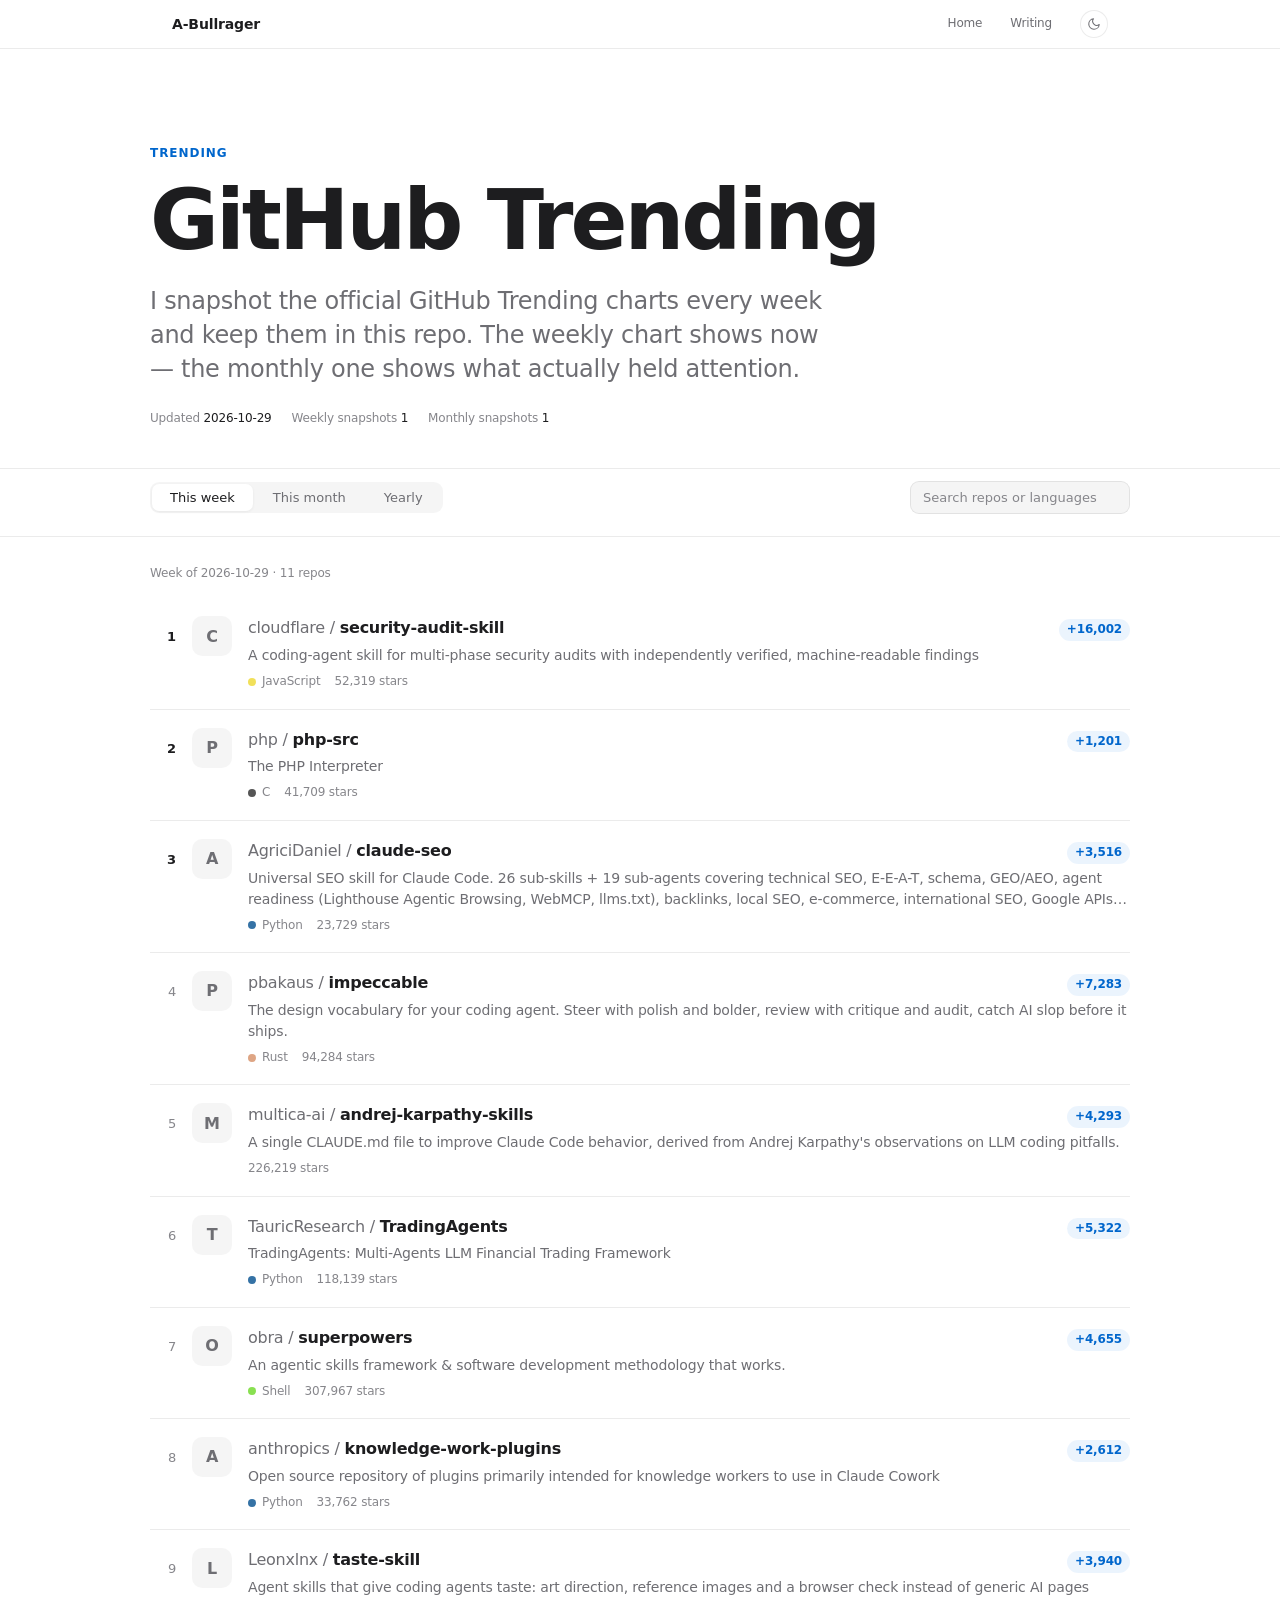
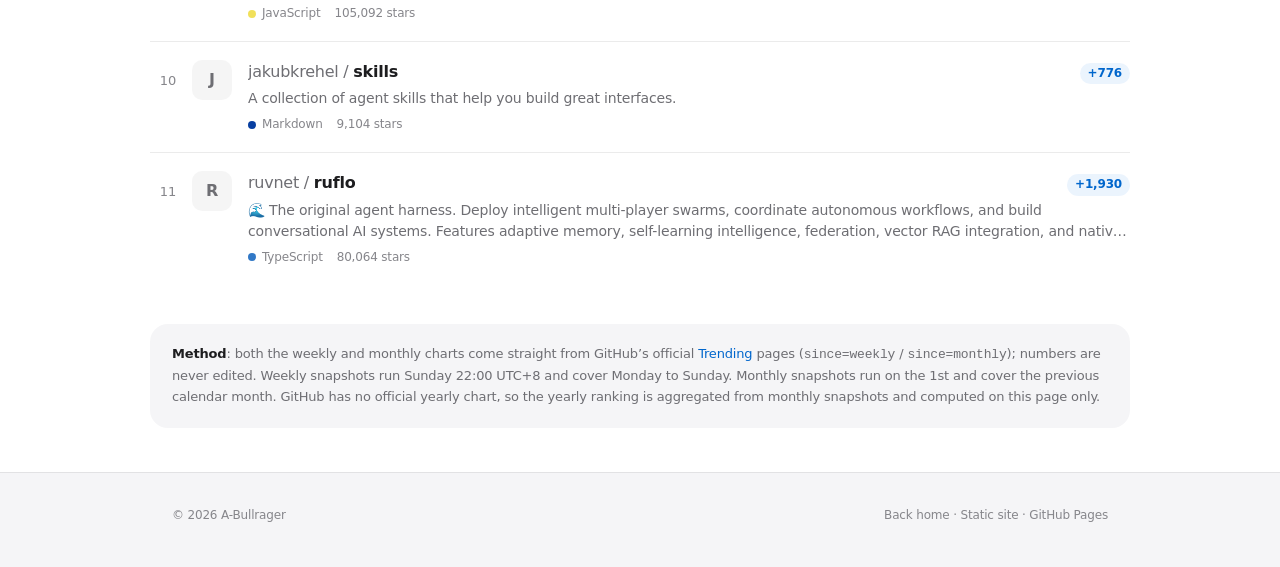
==== commit 37b73b99: "content: translate the whole site to English and fix character total" ====
--- a/trending/index.html
+++ b/trending/index.html
@@ -1,17 +1,17 @@
 <!doctype html>
-<html lang="zh-CN">
+<html lang="en">
 <head>
 <meta charset="utf-8">
 <meta name="viewport" content="width=device-width, initial-scale=1">
-<title>GitHub 每周热点 — A-Bullrager</title>
-<meta name="description" content="每周自动抓取 GitHub 官方 Trending 周榜与月榜并留存快照，提供本周、本月、年度热度榜。">
+<title>GitHub Trending — A-Bullrager</title>
+<meta name="description" content="Weekly snapshots of the official GitHub Trending charts, archived in the repo. Weekly, monthly and yearly rankings.">
 <link rel="canonical" href="https://a-bullrager.github.io/trending/">
 <meta property="og:type" content="website">
 <meta property="og:site_name" content="A-Bullrager">
-<meta property="og:locale" content="zh_CN">
+<meta property="og:locale" content="en_US">
 <meta property="og:url" content="https://a-bullrager.github.io/trending/">
-<meta property="og:title" content="GitHub 每周热点">
-<meta property="og:description" content="每周留存官方 Trending 周榜快照，提供周 / 月 / 年三档热度榜。">
+<meta property="og:title" content="GitHub Trending">
+<meta property="og:description" content="Weekly snapshots of the official GitHub Trending charts, archived weekly.">
 <meta property="og:image" content="https://a-bullrager.github.io/og.png">
 <meta name="twitter:card" content="summary_large_image">
 <meta name="twitter:image" content="https://a-bullrager.github.io/og.png">
@@ -30,10 +30,9 @@
 </script>
 <link rel="stylesheet" href="/assets/base.css">
 <style>
-/* ---------- 页头 ---------- */
 .head{ padding: 96px 0 40px; }
 .head h1{ margin: 0 0 20px; }
-.head .lede{ max-width: 26em; margin: 0 0 24px; }
+.head .lede{ max-width: 28em; margin: 0 0 24px; }
 
 .meta-line{
   display: flex;
@@ -45,7 +44,6 @@
 }
 .meta-line b{ color: var(--text); font-weight: 500; }
 
-/* ---------- 工具条 ---------- */
 .toolbar{
   position: sticky;
   top: 48px;
@@ -64,7 +62,6 @@
   flex-wrap: wrap;
 }
 
-/* iOS 分段控件 */
 .segmented{
   display: inline-flex;
   padding: 2px;
@@ -107,7 +104,6 @@
 .search:focus{ border-color: var(--accent); background: var(--surface); }
 .search::placeholder{ color: var(--text-3); }
 
-/* 期数子导航 */
 .chips-wrap{ padding: 0 0 10px; }
 .chips{
   display: flex;
@@ -133,7 +129,6 @@
 .chip.on{ color: var(--text); font-weight: 600; }
 .chip:hover:not(.on){ color: var(--text-2); }
 
-/* ---------- 列表 ---------- */
 .list-wrap{ padding: 28px 0 44px; }
 .note{
   margin: 0 0 16px;
@@ -243,7 +238,6 @@
   background: var(--text-3);
 }
 
-/* 空状态 */
 .empty{ padding: 64px 0; text-align: center; }
 .empty b{
   display: block;
@@ -254,7 +248,6 @@
 }
 .empty p{ margin: 0; font-size: 14px; color: var(--text-2); }
 
-/* 口径说明 */
 .foot-note{
   margin: 40px 0 0;
   padding: 20px 22px;
@@ -284,9 +277,9 @@
   <div class="nav-inner">
     <a class="brand" href="../">A-Bullrager</a>
     <div class="nav-links">
-      <a href="../">首页</a>
-      <a href="../writing/ai-novel-120-chapters.html">文章</a>
-      <button class="theme-btn" id="themeBtn" aria-label="切换深浅色主题">
+      <a href="../">Home</a>
+      <a href="../writing/ai-novel-120-chapters.html">Writing</a>
+      <button class="theme-btn" id="themeBtn" aria-label="Toggle light and dark theme">
         <svg class="icon-moon" viewBox="0 0 24 24" fill="none" stroke="currentColor" stroke-width="1.8" stroke-linecap="round" stroke-linejoin="round"><path d="M21 12.8A9 9 0 1 1 11.2 3a7 7 0 0 0 9.8 9.8z"/></svg>
         <svg class="icon-sun" viewBox="0 0 24 24" fill="none" stroke="currentColor" stroke-width="1.8" stroke-linecap="round" stroke-linejoin="round"><circle cx="12" cy="12" r="4.2"/><path d="M12 2.5v2M12 19.5v2M4.3 4.3l1.4 1.4M18.3 18.3l1.4 1.4M2.5 12h2M19.5 12h2M4.3 19.7l1.4-1.4M18.3 5.7l1.4-1.4"/></svg>
       </button>
@@ -296,23 +289,23 @@
 
 <header class="head wrap">
   <p class="kicker">Trending</p>
-  <h1>GitHub 每周热点</h1>
-  <p class="lede">每周抓一次官方 Trending，把快照存进自己的仓库。周榜看当下，月榜看谁真的留住了注意力。</p>
+  <h1>GitHub Trending</h1>
+  <p class="lede">I snapshot the official GitHub Trending charts every week and keep them in this repo. The weekly chart shows now — the monthly one shows what actually held attention.</p>
   <div class="meta-line">
-    <span>更新于 <b id="mUpdated">—</b></span>
-    <span>周榜 <b id="mWeeks">—</b> 期</span>
-    <span>月榜 <b id="mMonths">—</b> 期</span>
+    <span>Updated <b id="mUpdated">—</b></span>
+    <span>Weekly snapshots <b id="mWeeks">—</b></span>
+    <span>Monthly snapshots <b id="mMonths">—</b></span>
   </div>
 </header>
 
 <div class="toolbar">
   <div class="wrap toolbar-inner">
     <div class="segmented" role="tablist">
-      <button class="seg on" data-kind="week" role="tab">本周</button>
-      <button class="seg" data-kind="month" role="tab">本月</button>
-      <button class="seg" data-kind="year" role="tab">年度</button>
+      <button class="seg on" data-kind="week" role="tab">This week</button>
+      <button class="seg" data-kind="month" role="tab">This month</button>
+      <button class="seg" data-kind="year" role="tab">Yearly</button>
     </div>
-    <input class="search" id="q" type="search" placeholder="搜索仓库 / 语言" autocomplete="off">
+    <input class="search" id="q" type="search" placeholder="Search repos or languages" autocomplete="off">
   </div>
   <div class="wrap chips-wrap">
     <div class="chips" id="periodChips"></div>
@@ -320,21 +313,21 @@
 </div>
 
 <main class="wrap list-wrap">
-  <p class="note" id="note">加载中…</p>
+  <p class="note" id="note">Loading…</p>
   <div class="list" id="list"></div>
   <div class="empty" id="empty" hidden>
-    <b>还没有这一期的数据</b>
-    <p>周榜每周日晚上自动抓取一次，攒够之后这里会自动出现月榜与年榜。</p>
+    <b>No data for this period yet</b>
+    <p>The chart is captured every Sunday night. Once enough snapshots pile up, monthly and yearly rankings appear here.</p>
   </div>
   <div class="foot-note">
-    <b>数据口径</b>：周榜、月榜均直接来自 GitHub 官方 <a href="https://github.com/trending?since=weekly" target="_blank" rel="noopener">Trending</a>（`since=weekly` / `since=monthly`），不修改任何数值。周榜每周日 22:00 抓取，对应上周一至周日；月榜每月 1 号抓取，对应上一个自然月。GitHub 没有官方年度榜，年榜由当年的月度快照聚合，仅在页面内计算。
+    <b>Method</b>: both the weekly and monthly charts come straight from GitHub’s official <a href="https://github.com/trending?since=weekly" target="_blank" rel="noopener">Trending</a> pages (<code>since=weekly</code> / <code>since=monthly</code>); numbers are never edited. Weekly snapshots run Sunday 22:00 UTC+8 and cover Monday to Sunday. Monthly snapshots run on the 1st and cover the previous calendar month. GitHub has no official yearly chart, so the yearly ranking is aggregated from monthly snapshots and computed on this page only.
   </div>
 </main>
 
 <footer class="footer">
   <div class="wrap footer-inner">
     <span>© 2026 A-Bullrager</span>
-    <span><a href="../">返回首页</a> · 纯静态 · GitHub Pages</span>
+    <span><a href="../">Back home</a> · Static site · GitHub Pages</span>
   </div>
 </footer>
 
@@ -397,11 +390,11 @@
     elList.innerHTML = '';
     if (!items.length){
       if (state.items.length){
-        elNote.textContent = '没有匹配的仓库';
-        setEmpty('没有匹配的仓库', '换个关键词试试，或者切到别的周期看看。');
+        elNote.textContent = 'No matches';
+        setEmpty('No matches', 'Try another keyword, or switch to a different period.');
       } else {
         elNote.textContent = '';
-        setEmpty('还没有这一期的数据', '周榜每周日晚上自动抓取一次，攒够之后这里会自动出现月榜与年榜。');
+        setEmpty('No data for this period yet', 'The chart is captured every Sunday night. Once enough snapshots pile up, monthly and yearly rankings appear here.');
       }
       return;
     }
@@ -421,7 +414,7 @@
         meta.push('<span class="lg"><i class="dot" style="background:' + (r.language_color || 'var(--text-3)') + '"></i>' + escapeHTML(r.language) + '</span>');
       }
       meta.push('<span>' + fmt(r.stars) + ' stars</span>');
-      if (state.kind === 'year') meta.push('<span>上榜 ' + r.appearances + ' 个月</span>');
+      if (state.kind === 'year') meta.push('<span>' + r.appearances + ' month' + (r.appearances > 1 ? 's' : '') + ' on the chart</span>');
 
       a.innerHTML =
         '<span class="rk">' + r.rank + '</span>' +
@@ -429,7 +422,7 @@
         '<div class="body">' +
           '<div class="top">' +
             '<span class="nm"><span class="ow">' + escapeHTML(r.owner) + ' / </span>' + escapeHTML(r.name) + '</span>' +
-            '<span class="delta" title="该周期内新增 star">+' + fmt(delta) + '</span>' +
+            '<span class="delta" title="Stars gained in this period">+' + fmt(delta) + '</span>' +
           '</div>' +
           (r.description ? '<p class="ds">' + escapeHTML(r.description) + '</p>' : '') +
           '<div class="mt">' + meta.join('') + '</div>' +
@@ -441,11 +434,11 @@
   function setNote(){
     var parts;
     if (state.kind === 'week'){
-      parts = ['本期 ' + state.period, '共 ' + state.items.length + ' 个仓库'];
+      parts = ['Week of ' + state.period, state.items.length + ' repos'];
     } else if (state.kind === 'month'){
-      parts = ['本月 ' + state.period, '共 ' + state.items.length + ' 个仓库', '官方月度榜', '截至 ' + (state.captured || state.period)];
+      parts = ['Month ' + state.period, state.items.length + ' repos', 'official monthly chart', 'captured ' + (state.captured || state.period)];
     } else {
-      parts = ['年度 ' + state.period, '共 ' + state.items.length + ' 个仓库', '由 ' + (state.monthsCount || 1) + ' 期官方月榜聚合'];
+      parts = ['Year ' + state.period, state.items.length + ' repos', 'aggregated from ' + (state.monthsCount || 1) + ' monthly chart' + ((state.monthsCount || 1) > 1 ? 's' : '')];
     }
     elNote.textContent = parts.join(' · ');
   }
@@ -514,7 +507,7 @@
     switchKind('week');
   }).catch(function(){
     elNote.textContent = '';
-    setEmpty('数据暂时不可用', '索引文件读不到，可能是还没跑过第一次抓取。');
+    setEmpty('Data unavailable', 'The index file could not be loaded. The first snapshot may not have run yet.');
   });
 
   document.getElementById('themeBtn').addEventListener('click', function(){
--- a/assets/base.css
+++ b/assets/base.css
@@ -44,8 +44,8 @@
 
   --ease: cubic-bezier(0.22, 0.61, 0.36, 1);
   --font: -apple-system, BlinkMacSystemFont, "SF Pro Display", "SF Pro Text",
-    "Helvetica Neue", "PingFang SC", "Hiragino Sans GB", "Microsoft YaHei",
-    system-ui, sans-serif;
+    "Segoe UI", "Helvetica Neue", "PingFang SC", "Hiragino Sans GB",
+    "Microsoft YaHei", system-ui, sans-serif;
   --mono: "SF Mono", ui-monospace, SFMono-Regular, Menlo, Consolas, monospace;
 }
 
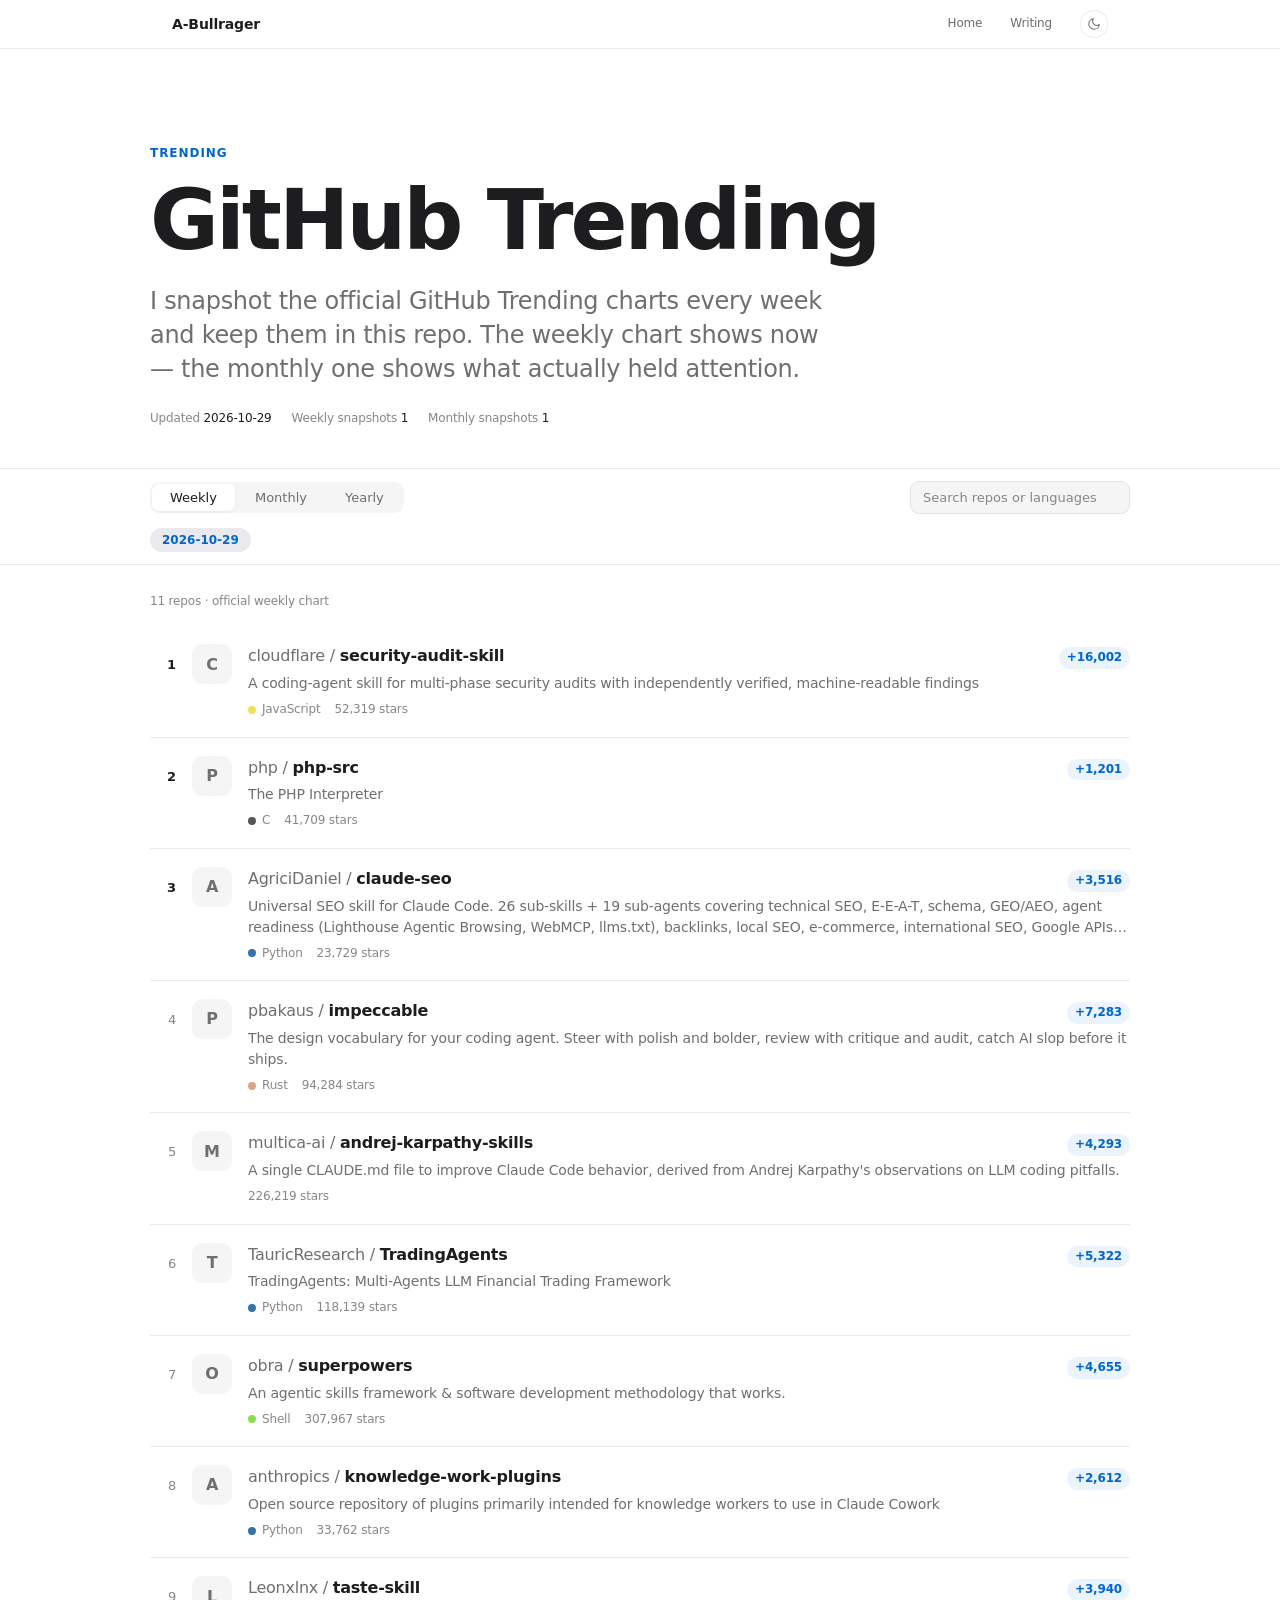
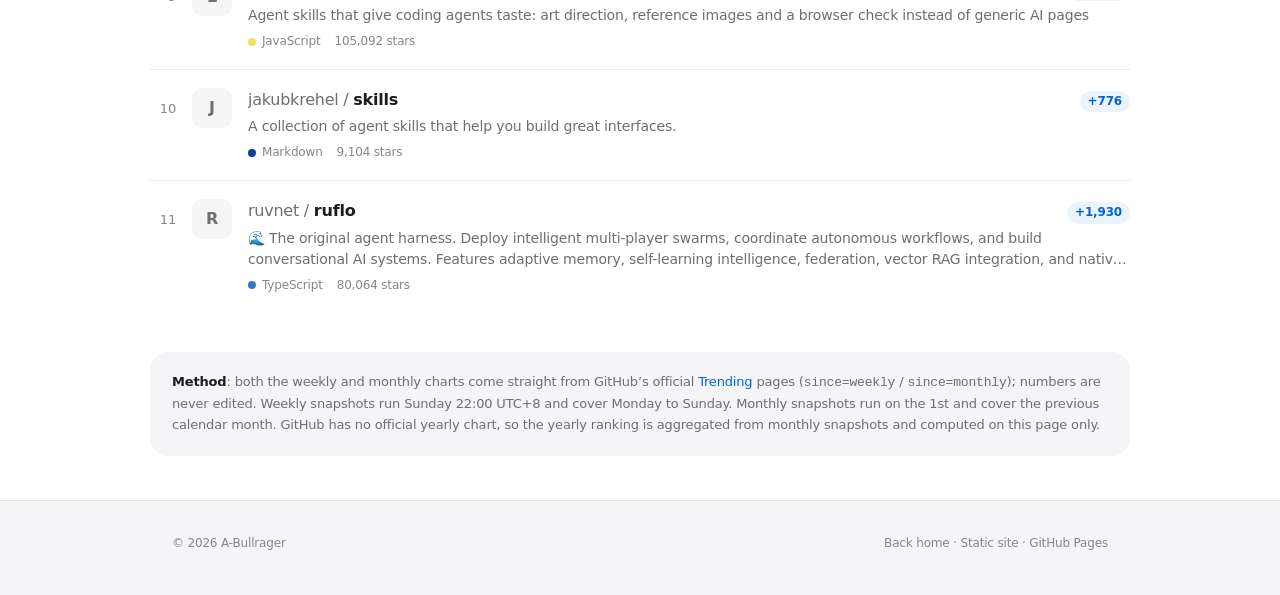
==== commit 0c884dd6: "ui: weekly/monthly/yearly views with always-visible period selector" ====
--- a/trending/index.html
+++ b/trending/index.html
@@ -107,7 +107,7 @@
 .chips-wrap{ padding: 0 0 10px; }
 .chips{
   display: flex;
-  gap: 20px;
+  gap: 6px;
   overflow-x: auto;
   padding: 2px 0;
   scrollbar-width: none;
@@ -116,18 +116,23 @@
 .chips:empty{ display: none; }
 .chip{
   flex: none;
-  padding: 3px 0;
+  padding: 5px 12px;
   border: 0;
+  border-radius: var(--r-pill);
   background: transparent;
-  color: var(--text-3);
+  color: var(--text-2);
   font-family: var(--font);
   font-size: 12px;
   font-variant-numeric: tabular-nums;
   cursor: pointer;
-  transition: color 0.2s var(--ease);
-}
-.chip.on{ color: var(--text); font-weight: 600; }
-.chip:hover:not(.on){ color: var(--text-2); }
+  transition: background 0.18s var(--ease), color 0.18s var(--ease);
+}
+.chip.on{
+  background: var(--chip-bg);
+  color: var(--accent-text);
+  font-weight: 600;
+}
+.chip:hover:not(.on){ color: var(--text); }
 
 .list-wrap{ padding: 28px 0 44px; }
 .note{
@@ -301,8 +306,8 @@
 <div class="toolbar">
   <div class="wrap toolbar-inner">
     <div class="segmented" role="tablist">
-      <button class="seg on" data-kind="week" role="tab">This week</button>
-      <button class="seg" data-kind="month" role="tab">This month</button>
+      <button class="seg on" data-kind="week" role="tab">Weekly</button>
+      <button class="seg" data-kind="month" role="tab">Monthly</button>
       <button class="seg" data-kind="year" role="tab">Yearly</button>
     </div>
     <input class="search" id="q" type="search" placeholder="Search repos or languages" autocomplete="off">
@@ -434,11 +439,11 @@
   function setNote(){
     var parts;
     if (state.kind === 'week'){
-      parts = ['Week of ' + state.period, state.items.length + ' repos'];
+      parts = [state.items.length + ' repos', 'official weekly chart'];
     } else if (state.kind === 'month'){
-      parts = ['Month ' + state.period, state.items.length + ' repos', 'official monthly chart', 'captured ' + (state.captured || state.period)];
+      parts = [state.items.length + ' repos', 'official monthly chart', 'captured ' + (state.captured || state.period)];
     } else {
-      parts = ['Year ' + state.period, state.items.length + ' repos', 'aggregated from ' + (state.monthsCount || 1) + ' monthly chart' + ((state.monthsCount || 1) > 1 ? 's' : '')];
+      parts = [state.items.length + ' repos', 'aggregated from ' + (state.monthsCount || 1) + ' monthly chart' + ((state.monthsCount || 1) > 1 ? 's' : '')];
     }
     elNote.textContent = parts.join(' · ');
   }
@@ -462,7 +467,6 @@
 
   function syncPeriodChips(){
     var list = periods();
-    if (list.length <= 1){ elChips.innerHTML = ''; return; }
     elChips.innerHTML = list.map(function(p){
       return '<button class="chip' + (p === state.period ? ' on' : '') + '" data-period="' + p + '">' + p + '</button>';
     }).join('');
--- a/assets/base.css
+++ b/assets/base.css
@@ -13,6 +13,7 @@
   --surface: #ffffff;
   --surface-2: #f5f5f7;
   --fill: rgba(0, 0, 0, 0.04);
+  --chip-bg: #e9e9ee;
   --text: #1d1d1f;
   --text-2: #6e6e73;
   --text-3: #86868b;
@@ -57,6 +58,7 @@
   --surface: #1d1d1f;
   --surface-2: #1d1d1f;
   --fill: rgba(255, 255, 255, 0.07);
+  --chip-bg: #2c2c2e;
   --text: #f5f5f7;
   --text-2: #a1a1a6;
   --text-3: #86868b;
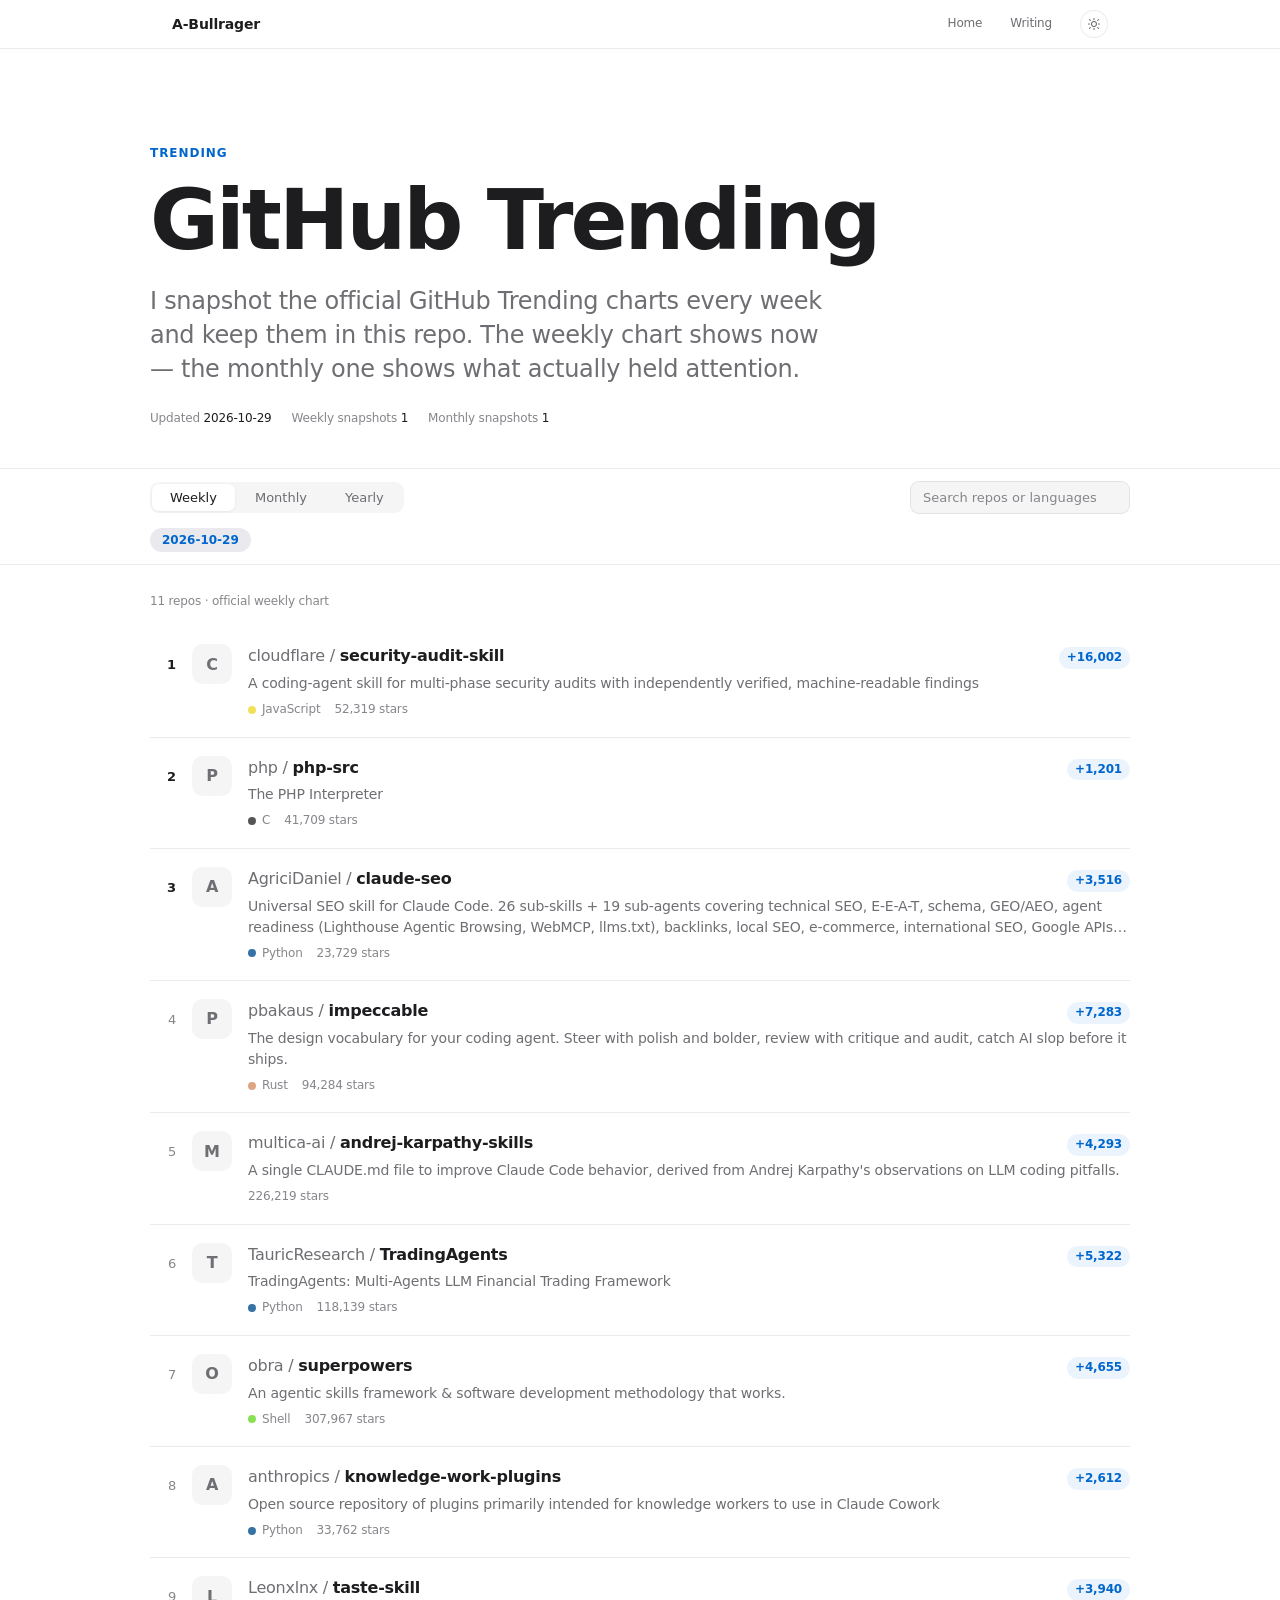
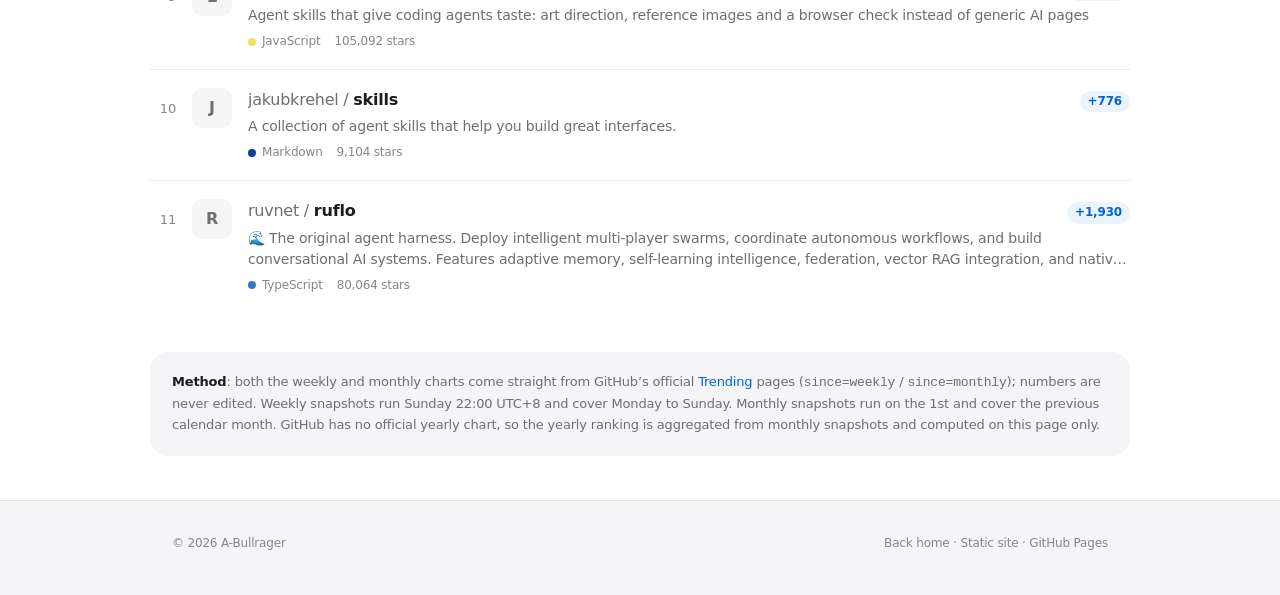
==== commit 3429f193: "fix: theme toggle icon now reflects the current mode, add tooltip" ====
--- a/trending/index.html
+++ b/trending/index.html
@@ -1,4 +1,4 @@
-<!doctype html>
+﻿<!doctype html>
 <html lang="en">
 <head>
 <meta charset="utf-8">
@@ -284,7 +284,7 @@
     <div class="nav-links">
       <a href="../">Home</a>
       <a href="../writing/ai-novel-120-chapters.html">Writing</a>
-      <button class="theme-btn" id="themeBtn" aria-label="Toggle light and dark theme">
+      <button class="theme-btn" id="themeBtn" aria-label="Toggle light and dark theme" title="Switch theme">
         <svg class="icon-moon" viewBox="0 0 24 24" fill="none" stroke="currentColor" stroke-width="1.8" stroke-linecap="round" stroke-linejoin="round"><path d="M21 12.8A9 9 0 1 1 11.2 3a7 7 0 0 0 9.8 9.8z"/></svg>
         <svg class="icon-sun" viewBox="0 0 24 24" fill="none" stroke="currentColor" stroke-width="1.8" stroke-linecap="round" stroke-linejoin="round"><circle cx="12" cy="12" r="4.2"/><path d="M12 2.5v2M12 19.5v2M4.3 4.3l1.4 1.4M18.3 18.3l1.4 1.4M2.5 12h2M19.5 12h2M4.3 19.7l1.4-1.4M18.3 5.7l1.4-1.4"/></svg>
       </button>
@@ -524,3 +524,4 @@
 
 </body>
 </html>
+
--- a/assets/base.css
+++ b/assets/base.css
@@ -176,9 +176,11 @@
 }
 .theme-btn:hover{ color: var(--accent); border-color: var(--accent); }
 .theme-btn svg{ width: 14px; height: 14px; display: block; }
-.theme-btn .icon-sun{ display: none; }
-[data-theme="dark"] .theme-btn .icon-sun{ display: block; }
-[data-theme="dark"] .theme-btn .icon-moon{ display: none; }
+/* 图标显示「当前」模式：浅色=太阳，深色=月亮 */
+.theme-btn .icon-sun{ display: block; }
+.theme-btn .icon-moon{ display: none; }
+[data-theme="dark"] .theme-btn .icon-sun{ display: none; }
+[data-theme="dark"] .theme-btn .icon-moon{ display: block; }
 
 /* ---------- 按钮 ---------- */
 .btn{
